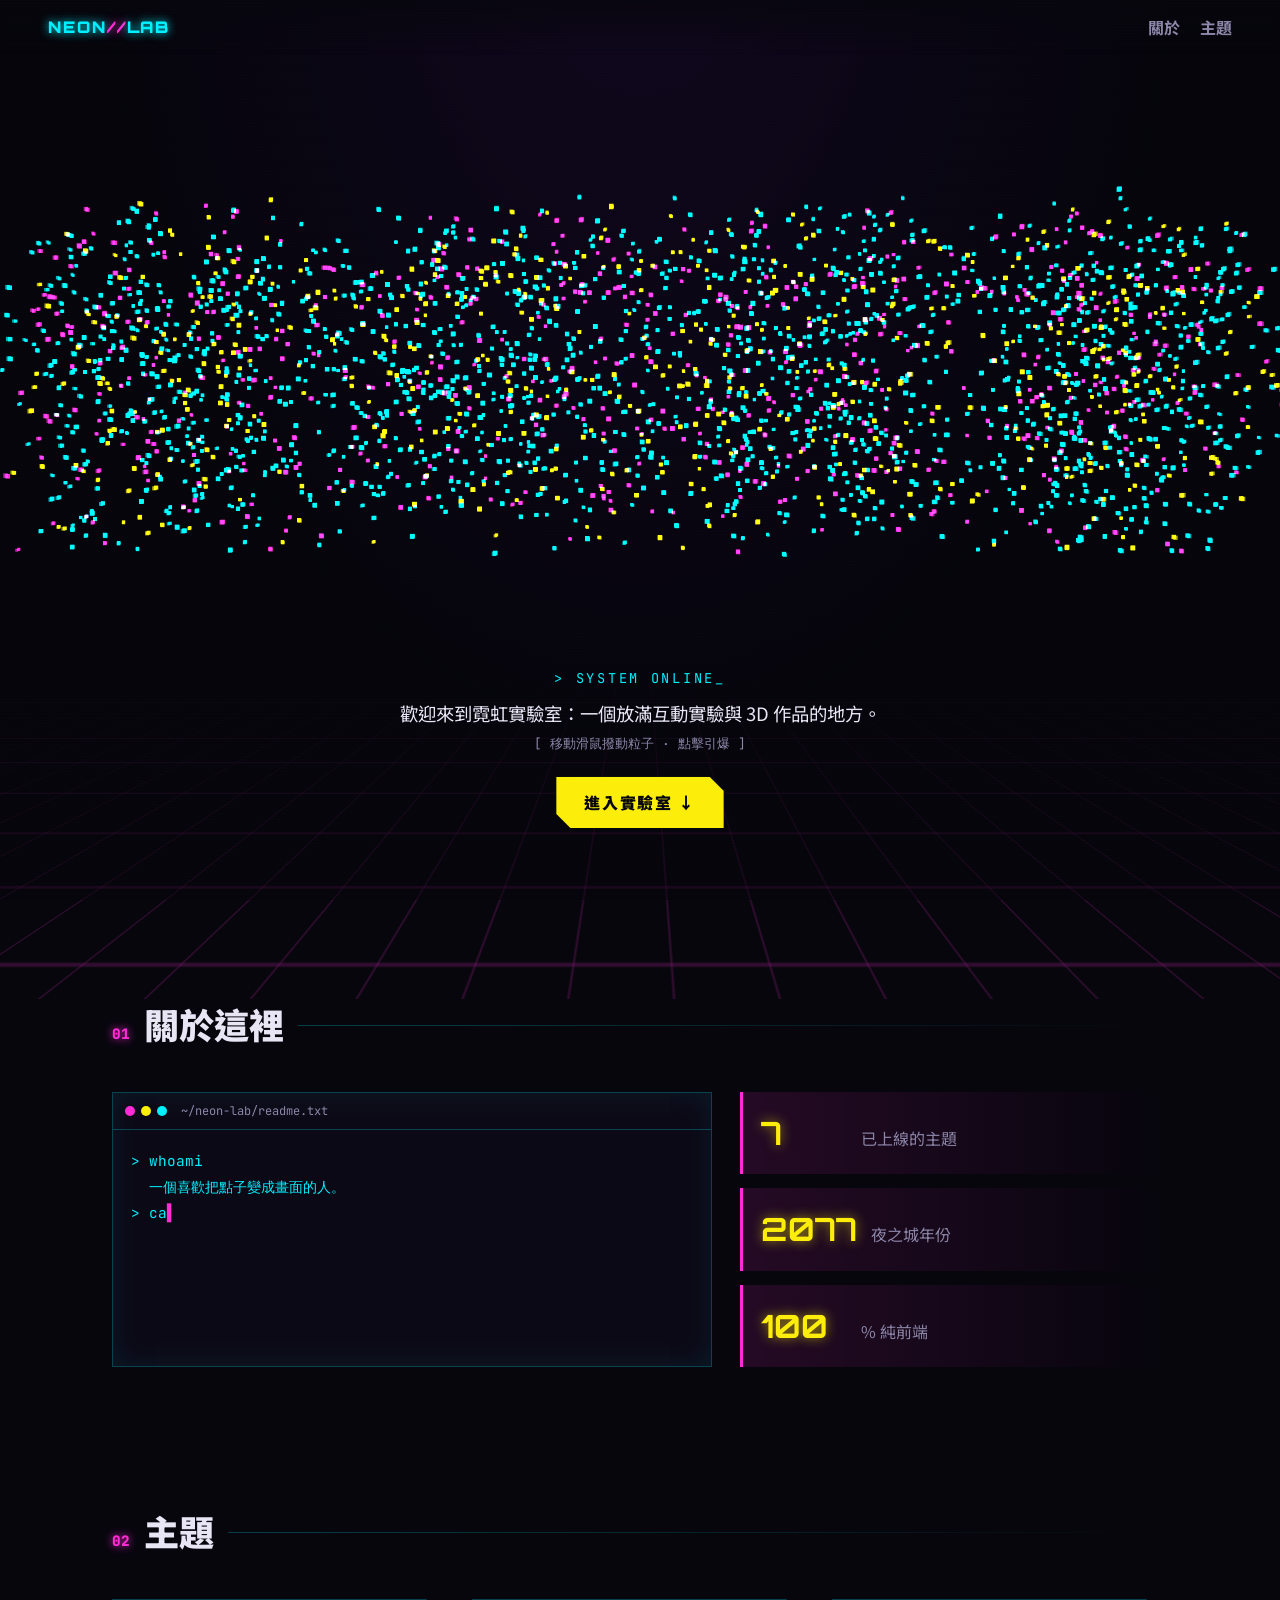
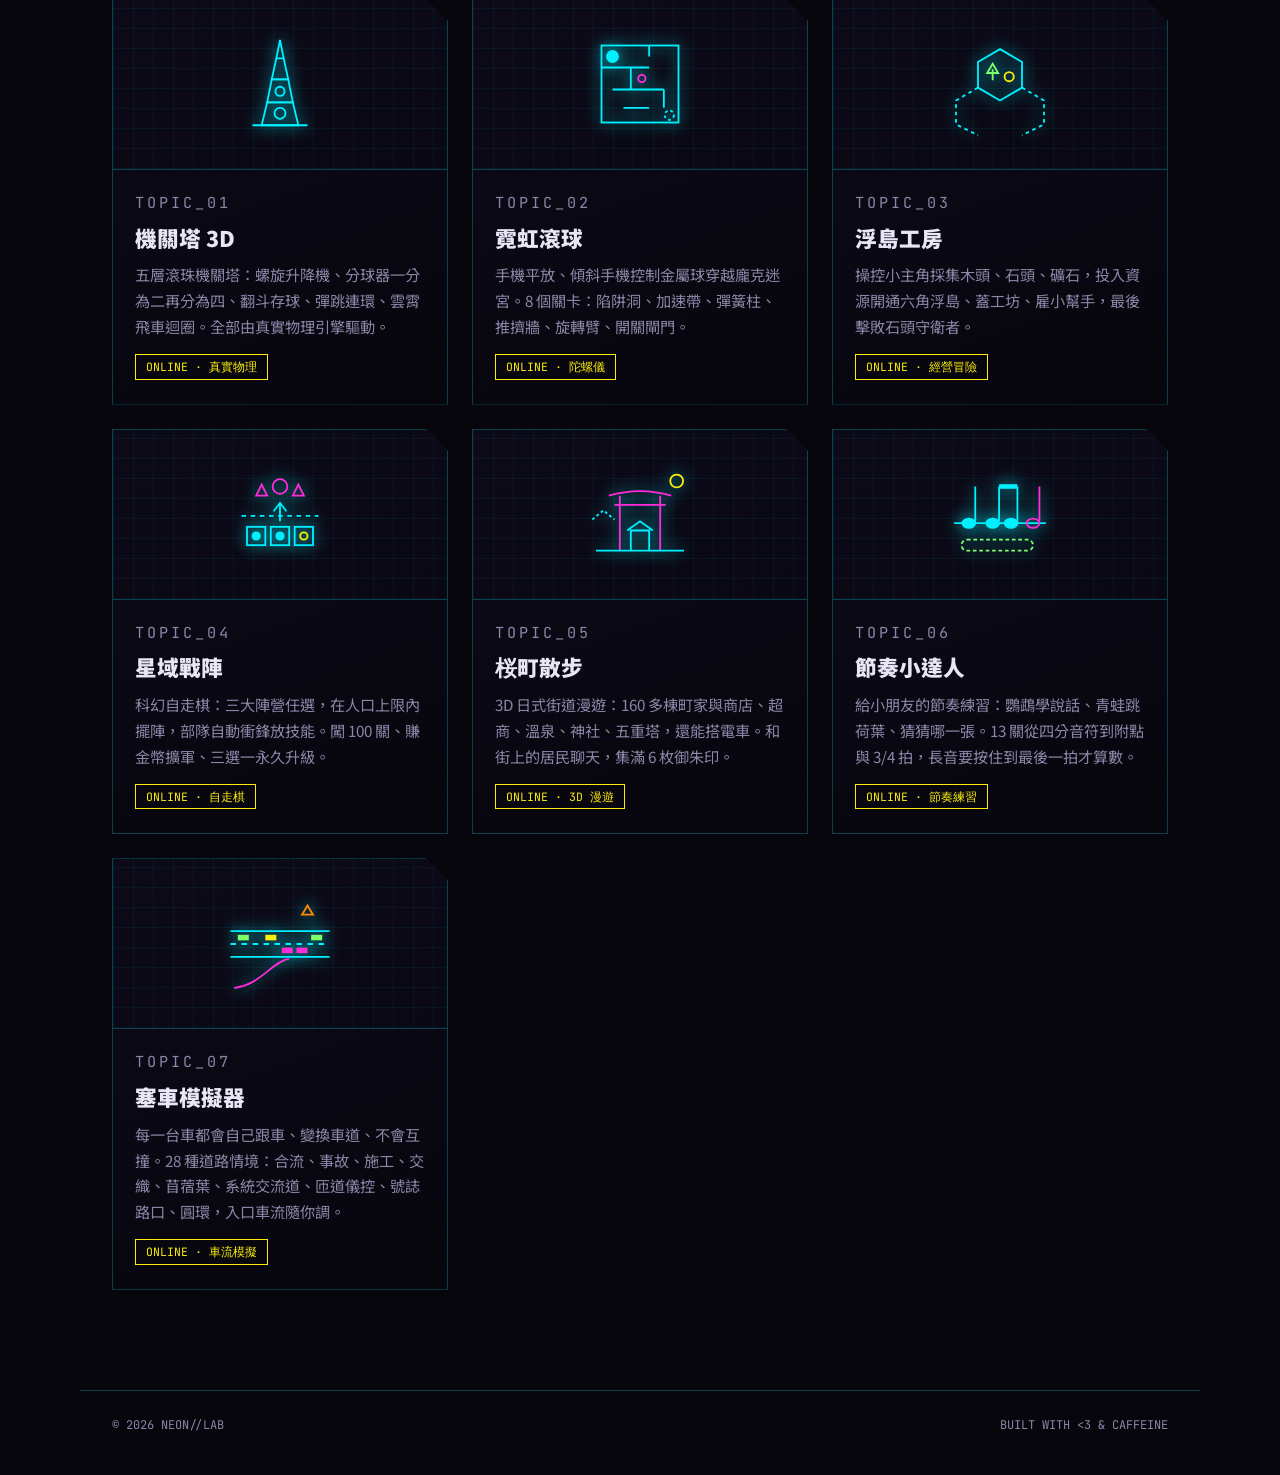
==== index.html @ f9a37288 "新增塞車模擬器：28 種道路情境的微觀車流模擬 每台車用 IDM 跟車、MOBIL 變換車道，含匯流讓路、號誌、圓環、 事故與施工封閉、匝道儀控等，可調整每個入口的車流並看統計結果。  Co-Auth" ====
<!DOCTYPE html>
<html lang="zh-Hant">
<head>
  <meta charset="utf-8">
  <meta name="viewport" content="width=device-width, initial-scale=1">
  <title>覺得厲害 // NEON LAB</title>
  <meta name="description" content="賽博龐克風格的互動實驗室：粒子、3D 與各種酷炫的小作品。">
  <link rel="preconnect" href="https://fonts.googleapis.com">
  <link rel="preconnect" href="https://fonts.gstatic.com" crossorigin>
  <link href="https://fonts.googleapis.com/css2?family=Orbitron:wght@500;700;900&family=Noto+Sans+TC:wght@400;700;900&family=JetBrains+Mono:wght@400;600&display=swap" rel="stylesheet">
  <link rel="stylesheet" href="assets/style.css">
</head>
<body>
  <div class="scanlines" aria-hidden="true"></div>
  <div class="grid-floor" aria-hidden="true"></div>

  <header class="topbar">
    <a class="logo" href="#top">NEON<span>//</span>LAB</a>
    <nav>
      <a href="#about">關於</a>
      <a href="#topics">主題</a>
    </nav>
  </header>

  <!-- HERO：粒子文字 -->
  <section class="hero" id="top">
    <canvas id="particles" aria-label="由粒子組成的「覺得厲害」字樣，滑鼠移動可推開粒子，點擊會爆開"></canvas>
    <div class="hero-ui">
      <p class="tag mono">&gt; SYSTEM ONLINE<span class="cursor">_</span></p>
      <h1 class="glitch" data-text="覺得厲害">覺得厲害</h1>
      <p class="sub">歡迎來到霓虹實驗室：一個放滿互動實驗與 3D 作品的地方。</p>
      <p class="hint mono">[ 移動滑鼠撥動粒子 · 點擊引爆 ]</p>
      <a class="btn" href="#topics">進入實驗室 ↓</a>
    </div>
  </section>

  <!-- 關於 -->
  <section class="section" id="about">
    <h2 class="section-title"><span class="mono">01</span> 關於這裡</h2>
    <div class="about">
      <div class="terminal">
        <div class="term-bar"><i></i><i></i><i></i><span class="mono">~/neon-lab/readme.txt</span></div>
        <pre class="mono" id="typer"></pre>
      </div>
      <ul class="stats">
        <li><b class="count" data-to="7">0</b><span>已上線的主題</span></li>
        <li><b class="count" data-to="2077">0</b><span>夜之城年份</span></li>
        <li><b class="count" data-to="100">0</b><span>% 純前端</span></li>
      </ul>
    </div>
  </section>

  <!-- 主題卡片 -->
  <section class="section" id="topics">
    <h2 class="section-title"><span class="mono">02</span> 主題</h2>
    <div class="cards">
      <a class="card" href="tower/" data-status="building">
        <div class="card-glow"></div>
        <div class="card-visual">
          <svg viewBox="0 0 120 120" aria-hidden="true">
            <g fill="none" stroke="currentColor" stroke-width="2">
              <path d="M40 105 L80 105 L74 80 L46 80 Z"/>
              <path d="M46 80 L74 80 L69 55 L51 55 Z"/>
              <path d="M51 55 L69 55 L64 32 L56 32 Z"/>
              <path d="M56 32 L60 12 L64 32"/>
              <circle cx="60" cy="68" r="5"/>
              <circle cx="60" cy="92" r="6"/>
              <path d="M30 105 H90"/>
            </g>
          </svg>
        </div>
        <div class="card-body">
          <p class="card-no mono">TOPIC_01</p>
          <h3>機關塔 3D</h3>
          <p>五層滾珠機關塔：螺旋升降機、分球器一分為二再分為四、翻斗存球、彈跳連環、雲霄飛車迴圈。全部由真實物理引擎驅動。</p>
          <span class="badge mono">ONLINE · 真實物理</span>
        </div>
      </a>

      <a class="card" href="maze/">
        <div class="card-glow"></div>
        <div class="card-visual">
          <svg viewBox="0 0 120 120" aria-hidden="true">
            <g fill="none" stroke="currentColor" stroke-width="2">
              <rect x="18" y="18" width="84" height="84"/>
              <path d="M18 42 H70 M50 42 V66 M30 66 H86 M86 66 V86 M42 86 H70 M70 18 V30"/>
              <circle cx="30" cy="30" r="6" fill="currentColor"/>
              <circle cx="92" cy="94" r="5" stroke-dasharray="3 3"/>
              <circle cx="62" cy="54" r="4" stroke="#ff2bd6"/>
            </g>
          </svg>
        </div>
        <div class="card-body">
          <p class="card-no mono">TOPIC_02</p>
          <h3>霓虹滾球</h3>
          <p>手機平放、傾斜手機控制金屬球穿越龐克迷宮。8 個關卡：陷阱洞、加速帶、彈簧柱、推擠牆、旋轉臂、開關閘門。</p>
          <span class="badge mono">ONLINE · 陀螺儀</span>
        </div>
      </a>

      <a class="card" href="island/">
        <div class="card-glow"></div>
        <div class="card-visual">
          <svg viewBox="0 0 120 120" aria-hidden="true">
            <g fill="none" stroke="currentColor" stroke-width="2">
              <path d="M60 22 L84 36 L84 64 L60 78 L36 64 L36 36 Z"/>
              <path d="M84 64 L108 78 L108 104 L84 116 M36 64 L12 78 L12 104 L36 116" stroke-dasharray="4 4"/>
              <path d="M52 56 L52 44 M46 48 L52 38 L58 48 Z" stroke="#7cff6b"/>
              <circle cx="70" cy="52" r="5" stroke="#fcee0a"/>
            </g>
          </svg>
        </div>
        <div class="card-body">
          <p class="card-no mono">TOPIC_03</p>
          <h3>浮島工房</h3>
          <p>操控小主角採集木頭、石頭、礦石，投入資源開通六角浮島、蓋工坊、雇小幫手，最後擊敗石頭守衛者。</p>
          <span class="badge mono">ONLINE · 經營冒險</span>
        </div>
      </a>
      <a class="card" href="arena/">
        <div class="card-glow"></div>
        <div class="card-visual">
          <svg viewBox="0 0 120 120" aria-hidden="true">
            <g fill="none" stroke="currentColor" stroke-width="2">
              <path d="M18 62 H102" stroke-dasharray="5 5"/>
              <rect x="24" y="74" width="20" height="20"/><rect x="50" y="74" width="20" height="20"/><rect x="76" y="74" width="20" height="20"/>
              <path d="M60 68 L60 50 M53 57 L60 48 L67 57"/>
              <path d="M34 40 L40 28 L46 40 Z M74 40 L80 28 L86 40 Z" stroke="#ff2bd6"/>
              <circle cx="60" cy="30" r="8" stroke="#ff2bd6"/>
              <circle cx="34" cy="84" r="4" fill="currentColor"/><circle cx="60" cy="84" r="4" fill="currentColor"/><circle cx="86" cy="84" r="4" stroke="#fcee0a"/>
            </g>
          </svg>
        </div>
        <div class="card-body">
          <p class="card-no mono">TOPIC_04</p>
          <h3>星域戰陣</h3>
          <p>科幻自走棋：三大陣營任選，在人口上限內擺陣，部隊自動衝鋒放技能。闖 100 關、賺金幣擴軍、三選一永久升級。</p>
          <span class="badge mono">ONLINE · 自走棋</span>
        </div>
      </a>
      <a class="card" href="town/">
        <div class="card-glow"></div>
        <div class="card-visual">
          <svg viewBox="0 0 120 120" aria-hidden="true">
            <g fill="none" stroke="currentColor" stroke-width="2">
              <path d="M26 40 Q60 30 94 40" stroke="#ff2bd6"/>
              <path d="M32 50 H88 M38 40 V100 M82 40 V100" stroke="#ff2bd6"/>
              <path d="M12 100 H108"/>
              <path d="M50 100 V78 H70 V100 M46 78 L60 68 L74 78"/>
              <circle cx="100" cy="24" r="7" stroke="#fcee0a"/>
              <path d="M8 66 L20 56 L32 66" stroke-dasharray="3 3"/>
            </g>
          </svg>
        </div>
        <div class="card-body">
          <p class="card-no mono">TOPIC_05</p>
          <h3>桜町散步</h3>
          <p>3D 日式街道漫遊：160 多棟町家與商店、超商、溫泉、神社、五重塔，還能搭電車。和街上的居民聊天，集滿 6 枚御朱印。</p>
          <span class="badge mono">ONLINE · 3D 漫遊</span>
        </div>
      </a>
      <a class="card" href="rhythm/">
        <div class="card-glow"></div>
        <div class="card-visual">
          <svg viewBox="0 0 120 120" aria-hidden="true">
            <g fill="none" stroke="currentColor" stroke-width="2">
              <path d="M10 70 H110"/>
              <ellipse cx="26" cy="70" rx="7" ry="5" fill="currentColor"/><path d="M33 68 V30"/>
              <ellipse cx="52" cy="70" rx="7" ry="5" fill="currentColor"/><path d="M59 68 V30"/>
              <ellipse cx="72" cy="70" rx="7" ry="5" fill="currentColor"/><path d="M79 68 V30"/>
              <path d="M59 30 H79" stroke-width="5"/>
              <ellipse cx="96" cy="70" rx="7" ry="5" stroke="#ff2bd6"/><path d="M103 68 V30" stroke="#ff2bd6"/>
              <rect x="18" y="88" width="78" height="12" rx="6" stroke="#7cff6b" stroke-dasharray="4 3"/>
            </g>
          </svg>
        </div>
        <div class="card-body">
          <p class="card-no mono">TOPIC_06</p>
          <h3>節奏小達人</h3>
          <p>給小朋友的節奏練習：鸚鵡學說話、青蛙跳荷葉、猜猜哪一張。13 關從四分音符到附點與 3/4 拍，長音要按住到最後一拍才算數。</p>
          <span class="badge mono">ONLINE · 節奏練習</span>
        </div>
      </a>
      <a class="card" href="traffic/">
        <div class="card-glow"></div>
        <div class="card-visual">
          <svg viewBox="0 0 120 120" aria-hidden="true">
            <g fill="none" stroke="currentColor" stroke-width="2">
              <path d="M6 46 H114 M6 74 H114"/>
              <path d="M6 60 H114" stroke-dasharray="6 6"/>
              <path d="M10 108 C40 104 50 80 70 76" stroke="#ff2bd6"/>
              <rect x="14" y="50" width="12" height="6" fill="#7cff6b" stroke="none"/>
              <rect x="44" y="50" width="12" height="6" fill="#fcee0a" stroke="none"/>
              <rect x="62" y="64" width="12" height="6" fill="#ff2bd6" stroke="none"/>
              <rect x="78" y="64" width="12" height="6" fill="#ff2bd6" stroke="none"/>
              <rect x="94" y="50" width="12" height="6" fill="#7cff6b" stroke="none"/>
              <path d="M84 28 l6 -10 l6 10 z" stroke="#ff8a00"/>
            </g>
          </svg>
        </div>
        <div class="card-body">
          <p class="card-no mono">TOPIC_07</p>
          <h3>塞車模擬器</h3>
          <p>每一台車都會自己跟車、變換車道、不會互撞。28 種道路情境：合流、事故、施工、交織、苜蓿葉、系統交流道、匝道儀控、號誌路口、圓環，入口車流隨你調。</p>
          <span class="badge mono">ONLINE · 車流模擬</span>
        </div>
      </a>
    </div>
    </div>
  </section>

  <footer class="footer mono">
    <span>© 2026 NEON//LAB</span>
    <span>BUILT WITH &lt;3 &amp; CAFFEINE</span>
  </footer>

  <script src="assets/main.js"></script>
</body>
</html>
---- assets/style.css ----
:root {
  --bg: #07060d;
  --bg-2: #0e0b1a;
  --cyan: #00f0ff;
  --pink: #ff2bd6;
  --yellow: #fcee0a;
  --text: #e8e6f5;
  --muted: #8b86a8;
  --line: rgba(0, 240, 255, .25);
  --font: "Noto Sans TC", system-ui, sans-serif;
  --display: "Orbitron", "Noto Sans TC", sans-serif;
  --mono: "JetBrains Mono", ui-monospace, monospace;
}

* { box-sizing: border-box; margin: 0; padding: 0; }
html { scroll-behavior: smooth; }
body {
  background: radial-gradient(ellipse at 50% -10%, #1d0b33 0%, var(--bg) 60%) fixed, var(--bg);
  color: var(--text);
  font-family: var(--font);
  line-height: 1.7;
  overflow-x: hidden;
}
a { color: inherit; text-decoration: none; }
.mono { font-family: var(--mono); }

/* 掃描線 + 地板網格 */
.scanlines {
  position: fixed; inset: 0; pointer-events: none; z-index: 50;
  background: repeating-linear-gradient(to bottom, rgba(255,255,255,.03) 0 1px, transparent 1px 3px);
  mix-blend-mode: overlay;
}
.grid-floor {
  position: fixed; left: -50%; right: -50%; bottom: -10vh; height: 55vh; z-index: -1;
  background:
    linear-gradient(transparent 0 95%, rgba(255,43,214,.35) 95%) 0 0 / 100% 48px,
    linear-gradient(90deg, transparent 0 97%, rgba(255,43,214,.35) 97%) 0 0 / 48px 100%;
  transform: perspective(400px) rotateX(62deg);
  mask-image: linear-gradient(to top, #000 10%, transparent 90%);
  animation: floor 2.4s linear infinite;
  opacity: .5;
}
@keyframes floor { to { background-position: 0 48px, 0 0; } }

/* 頂部導覽 */
.topbar {
  position: fixed; top: 0; left: 0; right: 0; z-index: 40;
  display: flex; justify-content: space-between; align-items: center;
  padding: 14px clamp(16px, 4vw, 48px);
  background: linear-gradient(to bottom, rgba(7,6,13,.85), transparent);
  backdrop-filter: blur(4px);
}
.logo { font-family: var(--display); font-weight: 900; letter-spacing: .12em; color: var(--cyan); text-shadow: 0 0 10px var(--cyan); }
.logo span { color: var(--pink); text-shadow: 0 0 10px var(--pink); }
.topbar nav { display: flex; gap: 20px; }
.topbar nav a { font-weight: 700; color: var(--muted); transition: color .2s, text-shadow .2s; }
.topbar nav a:hover { color: var(--yellow); text-shadow: 0 0 8px var(--yellow); }

/* HERO */
.hero { position: relative; height: 100vh; min-height: 560px; display: grid; place-items: center; overflow: hidden; }
#particles { position: absolute; inset: 0; width: 100%; height: 100%; cursor: crosshair; }
.hero-ui {
  position: absolute; left: 0; right: 0; bottom: 8vh; padding: 0 16px;
  text-align: center; pointer-events: none;
}
.hero-ui .btn { pointer-events: auto; }
.tag { color: var(--cyan); font-size: .85rem; letter-spacing: .2em; }
.cursor { animation: blink 1s steps(1) infinite; }
@keyframes blink { 50% { opacity: 0; } }

/* 視覺上隱藏但保留給 SEO / 讀屏的標題（粒子已畫出字） */
.hero-ui .glitch { position: absolute; width: 1px; height: 1px; overflow: hidden; clip: rect(0 0 0 0); }

.sub { margin-top: 8px; color: var(--text); font-size: clamp(.95rem, 2.4vw, 1.15rem); }
.hint { margin-top: 4px; color: var(--muted); font-size: .8rem; }
.btn {
  display: inline-block; margin-top: 22px; padding: 12px 28px;
  font-weight: 900; letter-spacing: .1em; color: var(--bg); background: var(--yellow);
  clip-path: polygon(0 0, calc(100% - 14px) 0, 100% 14px, 100% 100%, 14px 100%, 0 calc(100% - 14px));
  transition: transform .15s, box-shadow .15s, background .15s;
  box-shadow: 0 0 24px rgba(252,238,10,.4);
}
.btn:hover { background: var(--cyan); transform: translateY(-2px); }

/* 區塊 */
.section { max-width: 1120px; margin: 0 auto; padding: 96px clamp(16px, 4vw, 32px) 40px; }
.section-title {
  font-family: var(--display); font-size: clamp(1.5rem, 4vw, 2.2rem); font-weight: 900;
  margin-bottom: 36px; display: flex; align-items: baseline; gap: 14px;
}
.section-title .mono { color: var(--pink); font-size: .9rem; text-shadow: 0 0 8px var(--pink); }
.section-title::after { content: ""; flex: 1; height: 1px; background: linear-gradient(90deg, var(--line), transparent); align-self: center; }

/* 關於 */
.about { display: grid; grid-template-columns: 1.4fr 1fr; gap: 28px; }
.terminal { border: 1px solid var(--line); background: rgba(14,11,26,.8); box-shadow: 0 0 30px rgba(0,240,255,.08) inset; }
.term-bar { display: flex; align-items: center; gap: 6px; padding: 8px 12px; border-bottom: 1px solid var(--line); font-size: .75rem; color: var(--muted); }
.term-bar i { width: 10px; height: 10px; border-radius: 50%; background: var(--pink); }
.term-bar i:nth-child(2) { background: var(--yellow); }
.term-bar i:nth-child(3) { background: var(--cyan); margin-right: 8px; }
#typer { padding: 18px; min-height: 220px; white-space: pre-wrap; color: var(--cyan); font-size: .9rem; line-height: 1.8; }
#typer::after { content: "▌"; animation: blink 1s steps(1) infinite; color: var(--pink); }
.stats { list-style: none; display: grid; gap: 14px; }
.stats li {
  border-left: 3px solid var(--pink); padding: 14px 18px; background: linear-gradient(90deg, rgba(255,43,214,.12), transparent);
  display: flex; align-items: baseline; gap: 14px;
}
.stats b { font-family: var(--display); font-size: 2rem; color: var(--yellow); text-shadow: 0 0 12px rgba(252,238,10,.6); min-width: 3.2ch; }
.stats span { color: var(--muted); }

/* 卡片 */
.cards { display: grid; grid-template-columns: repeat(auto-fill, minmax(280px, 1fr)); gap: 24px; }
.card {
  position: relative; display: flex; flex-direction: column; overflow: hidden;
  border: 1px solid var(--line); background: linear-gradient(160deg, rgba(14,11,26,.95), rgba(7,6,13,.95));
  clip-path: polygon(0 0, calc(100% - 22px) 0, 100% 22px, 100% 100%, 0 100%);
  transition: transform .25s, border-color .25s, box-shadow .25s;
  transform-style: preserve-3d;
}
.card:not(.locked):hover { border-color: var(--cyan); box-shadow: 0 0 40px rgba(0,240,255,.2); }
.card-glow {
  position: absolute; inset: 0; pointer-events: none; opacity: 0; transition: opacity .25s;
  background: radial-gradient(300px circle at var(--mx, 50%) var(--my, 50%), rgba(0,240,255,.18), transparent 60%);
}
.card:hover .card-glow { opacity: 1; }
.card-visual { height: 170px; display: grid; place-items: center; color: var(--cyan); border-bottom: 1px solid var(--line);
  background: repeating-linear-gradient(90deg, rgba(0,240,255,.05) 0 1px, transparent 1px 20px), repeating-linear-gradient(0deg, rgba(0,240,255,.05) 0 1px, transparent 1px 20px); }
.card-visual svg { width: 110px; filter: drop-shadow(0 0 8px var(--cyan)); animation: hover-float 4s ease-in-out infinite; }
@keyframes hover-float { 50% { transform: translateY(-8px); } }
.card-body { padding: 20px 22px 24px; position: relative; }
.card-no { color: var(--pink); font-size: .75rem; letter-spacing: .2em; }
.card h3 { font-size: 1.35rem; font-weight: 900; margin: 4px 0 6px; }
.card p { color: var(--muted); font-size: .95rem; }
.badge { display: inline-block; margin-top: 14px; padding: 2px 10px; font-size: .72rem; border: 1px solid var(--yellow); color: var(--yellow); }
.card.locked { opacity: .45; border-style: dashed; }
.card.locked .badge { border-color: var(--muted); color: var(--muted); }

.footer { display: flex; justify-content: space-between; flex-wrap: wrap; gap: 8px; max-width: 1120px; margin: 60px auto 0; padding: 24px clamp(16px, 4vw, 32px) 40px; color: var(--muted); font-size: .75rem; border-top: 1px solid var(--line); }

@media (max-width: 760px) {
  .about { grid-template-columns: 1fr; }
  .topbar nav { gap: 14px; }
}
@media (prefers-reduced-motion: reduce) {
  .grid-floor, .card-visual svg { animation: none; }
}
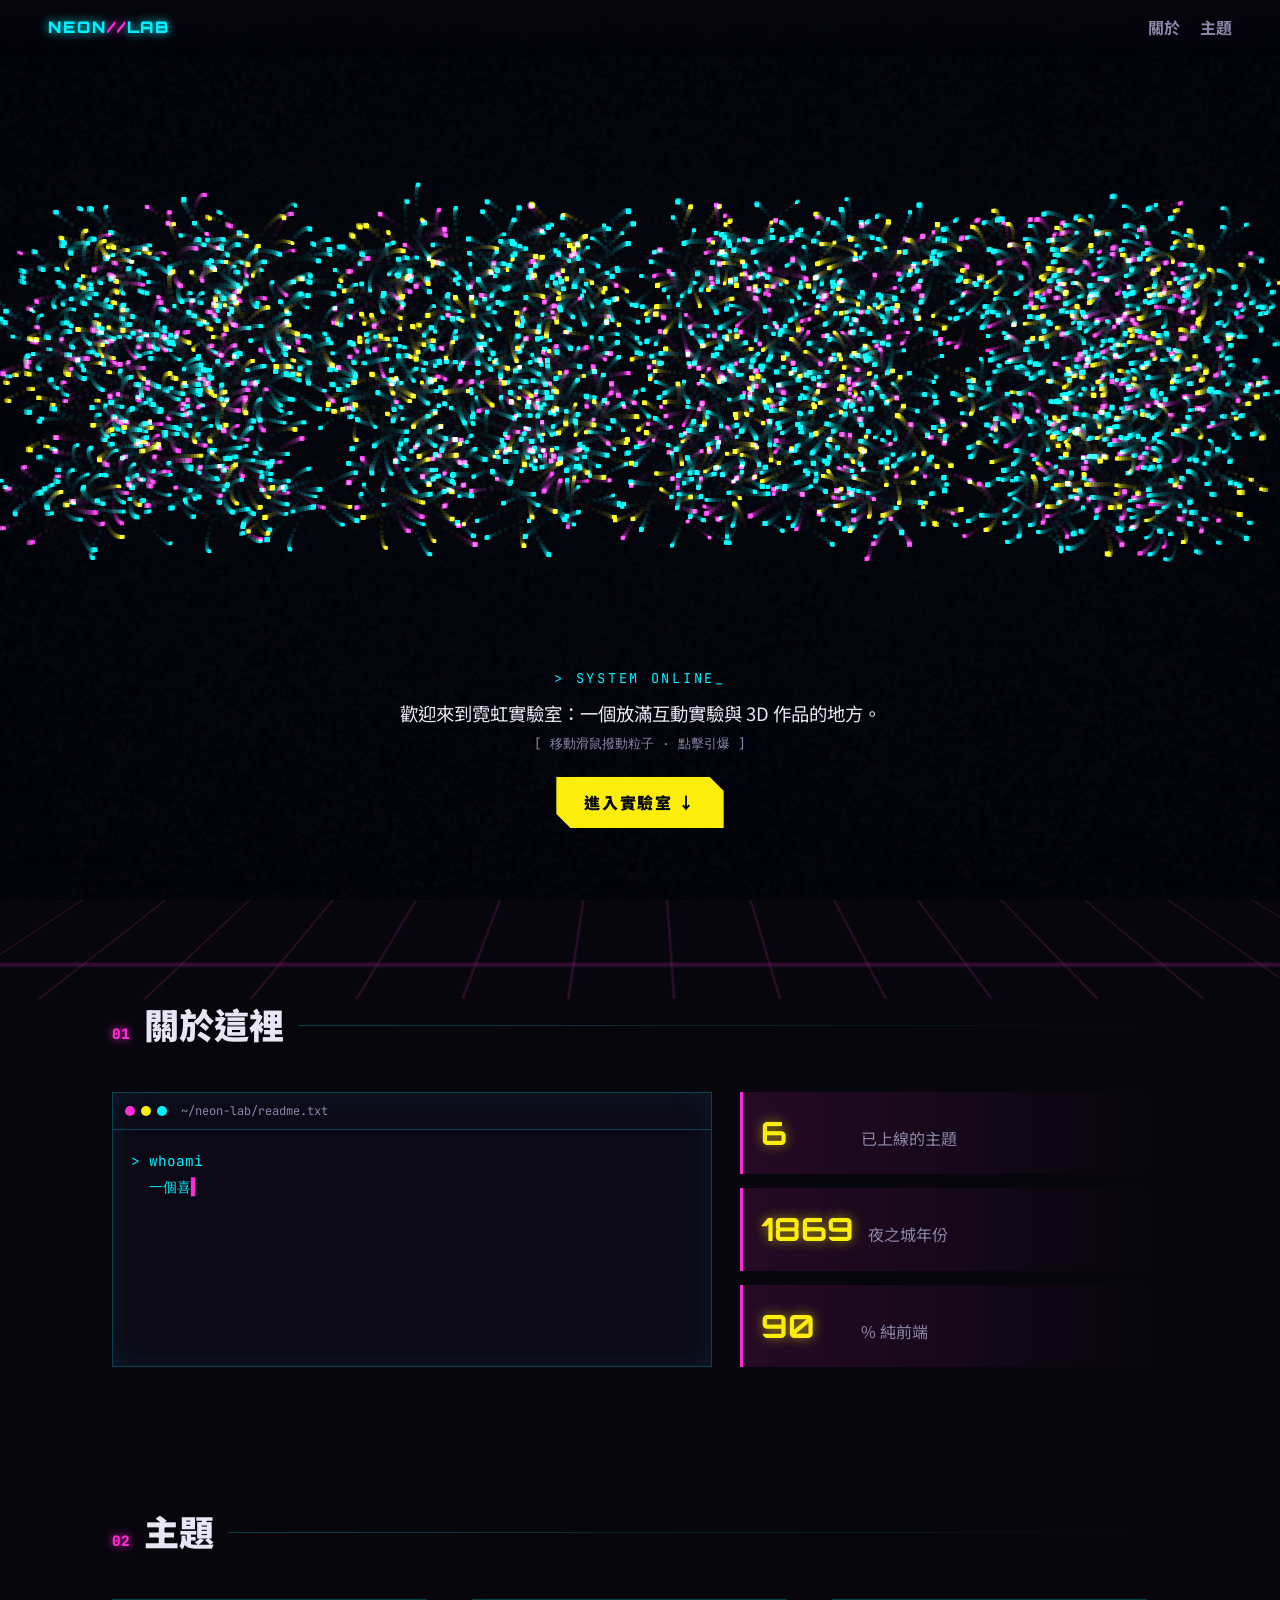
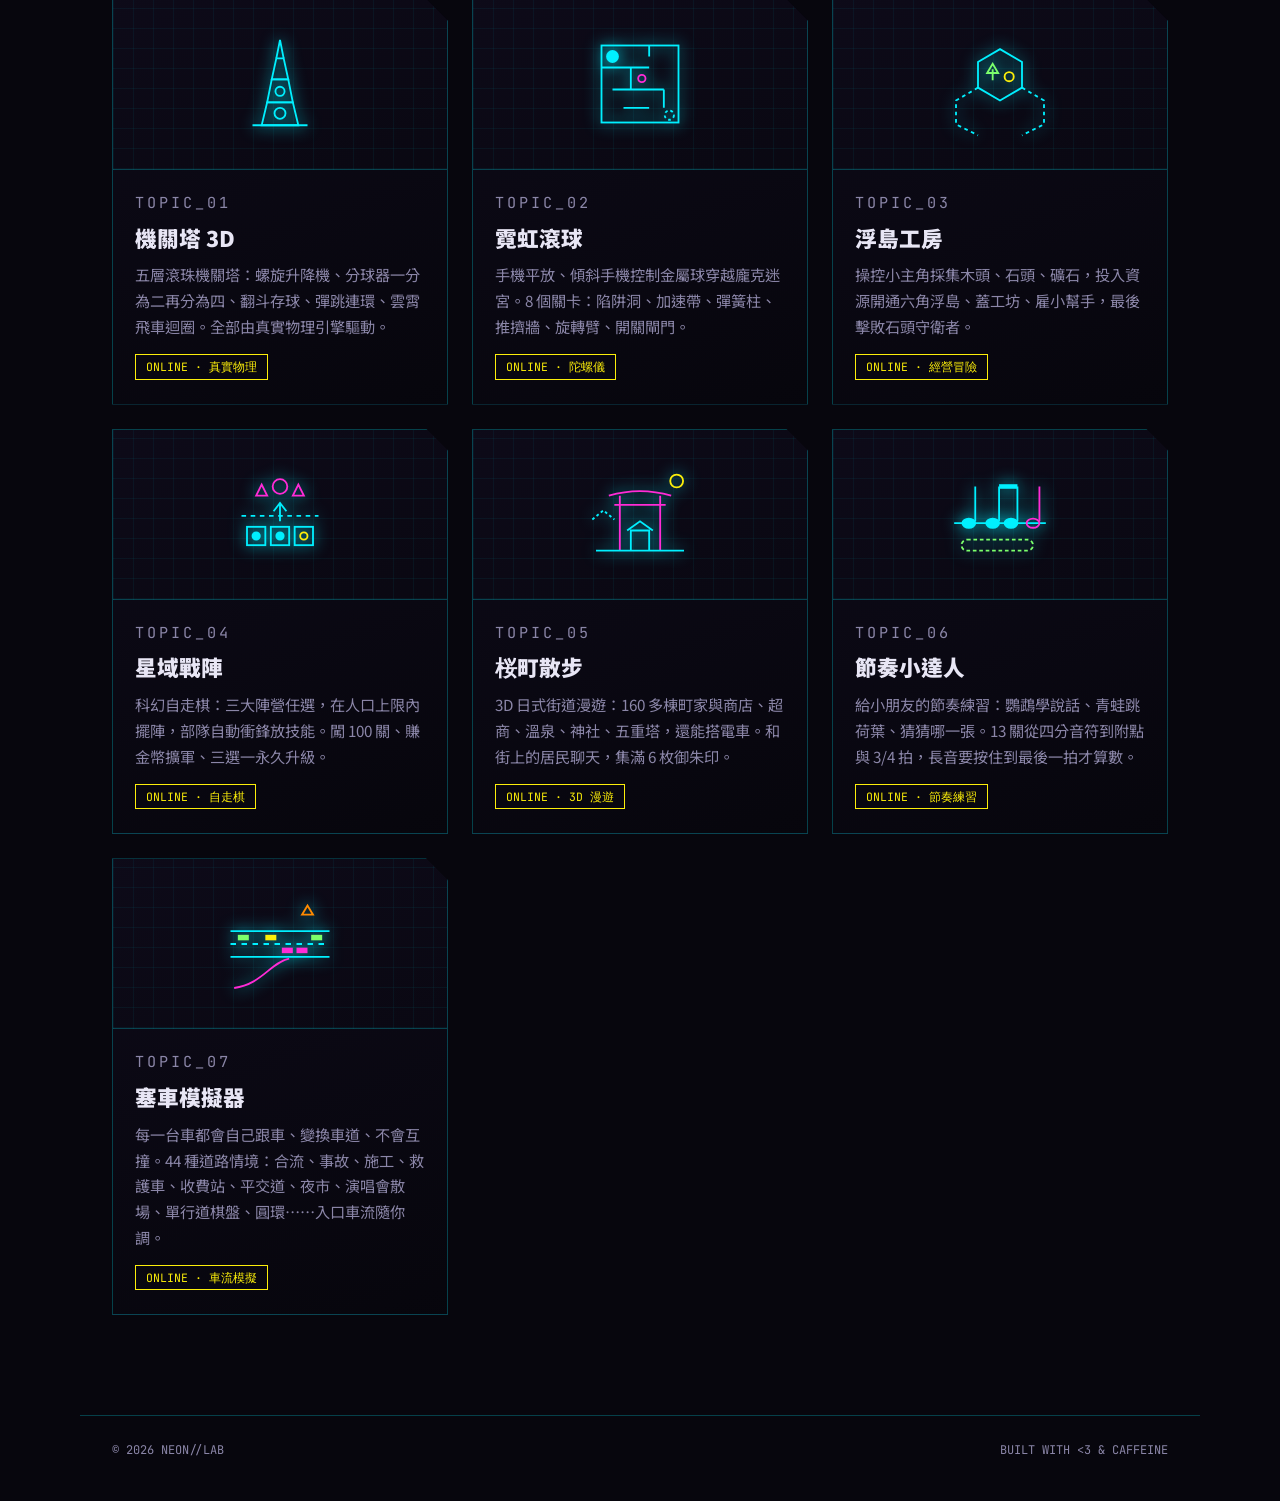
==== commit 93df9a0d: "塞車模擬器：新增 16 種路上狀況（共 44 種） 救護車、掉落物、夕陽強光、長下坡、連環追撞、測速照相、環狀道路、 收費站 vs ETC、左側入口匝道、連續出口、學校接送、夜市、鐵路平交道、 演唱會" ====
--- a/index.html
+++ b/index.html
@@ -201,7 +201,7 @@
         <div class="card-body">
           <p class="card-no mono">TOPIC_07</p>
           <h3>塞車模擬器</h3>
-          <p>每一台車都會自己跟車、變換車道、不會互撞。28 種道路情境：合流、事故、施工、交織、苜蓿葉、系統交流道、匝道儀控、號誌路口、圓環，入口車流隨你調。</p>
+          <p>每一台車都會自己跟車、變換車道、不會互撞。44 種道路情境：合流、事故、施工、救護車、收費站、平交道、夜市、演唱會散場、單行道棋盤、圓環……入口車流隨你調。</p>
           <span class="badge mono">ONLINE · 車流模擬</span>
         </div>
       </a>
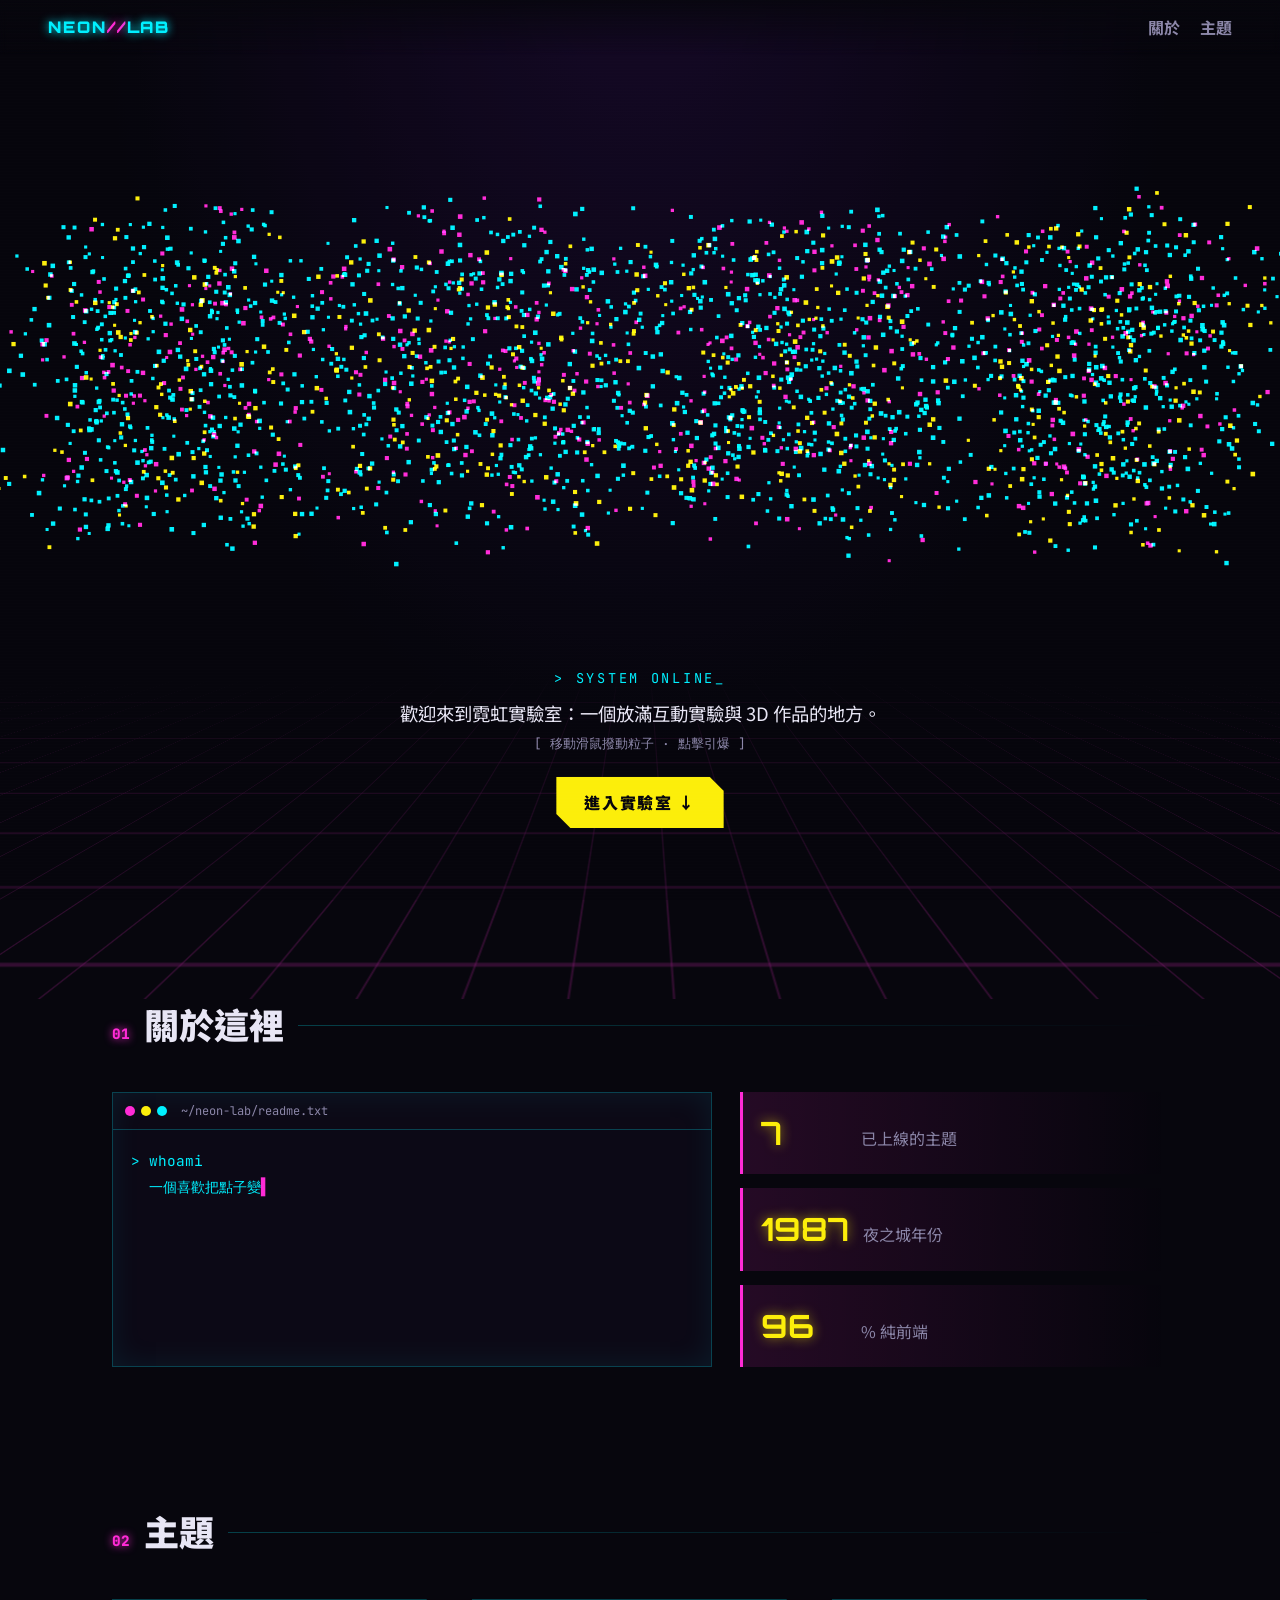
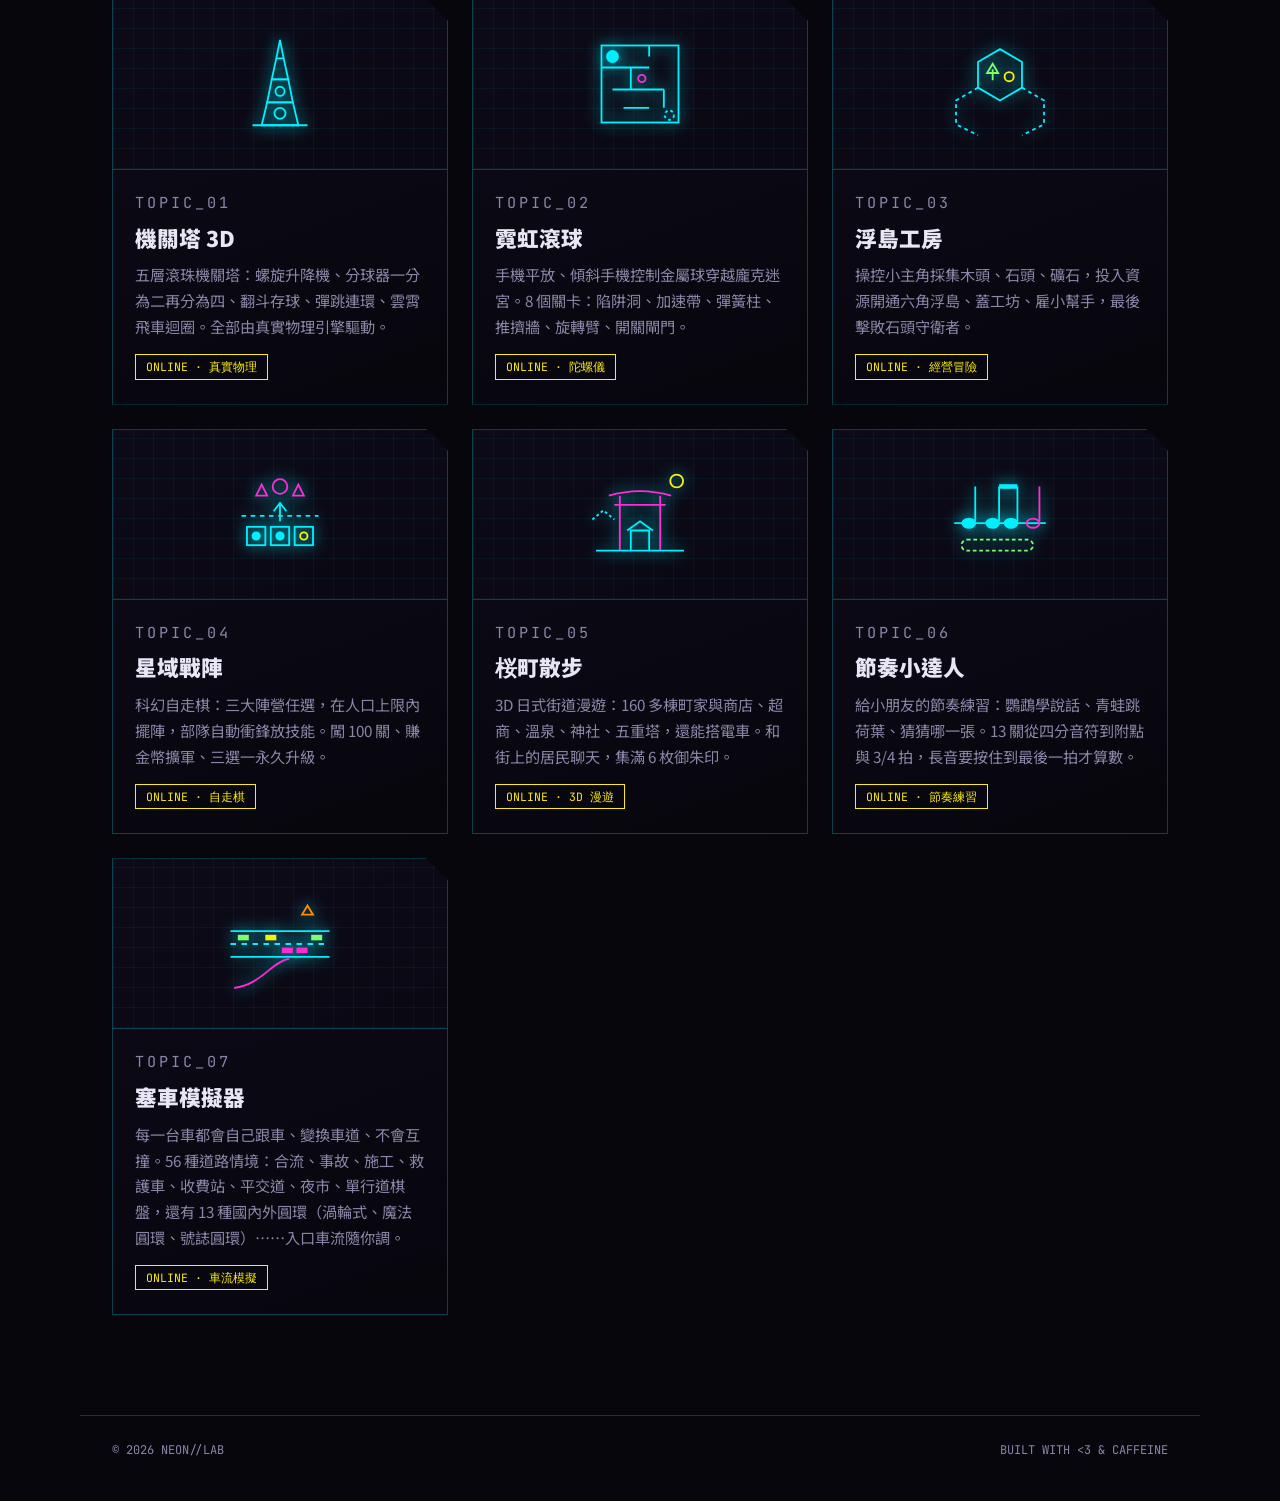
==== commit eee2d546: "塞車模擬器：新增 12 種圓環（共 56 種情境） 五叉、迷你、雙車道、渦輪式、狗骨頭交流道、魔法圓環、右轉快速道、 號誌化大圓環、入口號誌、穿越式、圓環 vs 紅綠燈、讓路規則比較。 引擎新增依目的" ====
--- a/index.html
+++ b/index.html
@@ -201,7 +201,7 @@
         <div class="card-body">
           <p class="card-no mono">TOPIC_07</p>
           <h3>塞車模擬器</h3>
-          <p>每一台車都會自己跟車、變換車道、不會互撞。44 種道路情境：合流、事故、施工、救護車、收費站、平交道、夜市、演唱會散場、單行道棋盤、圓環……入口車流隨你調。</p>
+          <p>每一台車都會自己跟車、變換車道、不會互撞。56 種道路情境：合流、事故、施工、救護車、收費站、平交道、夜市、單行道棋盤，還有 13 種國內外圓環（渦輪式、魔法圓環、號誌圓環）……入口車流隨你調。</p>
           <span class="badge mono">ONLINE · 車流模擬</span>
         </div>
       </a>
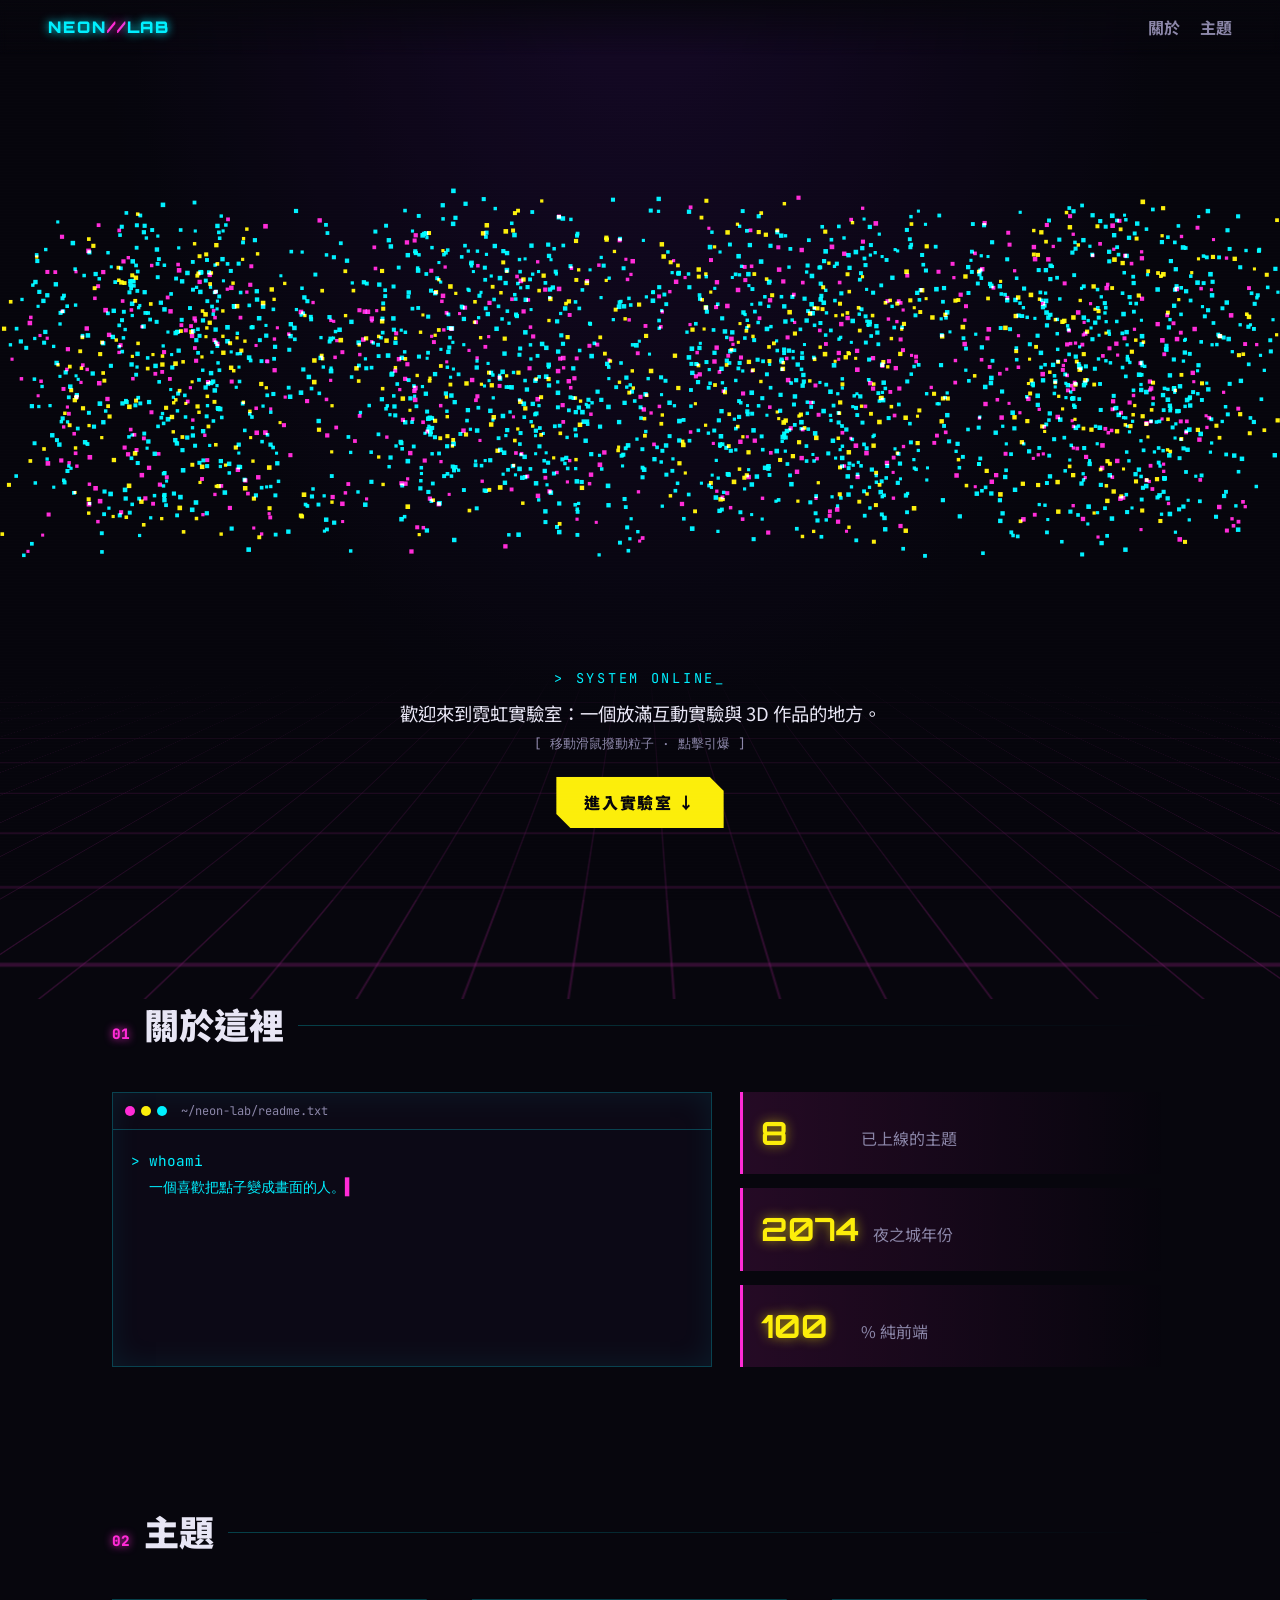
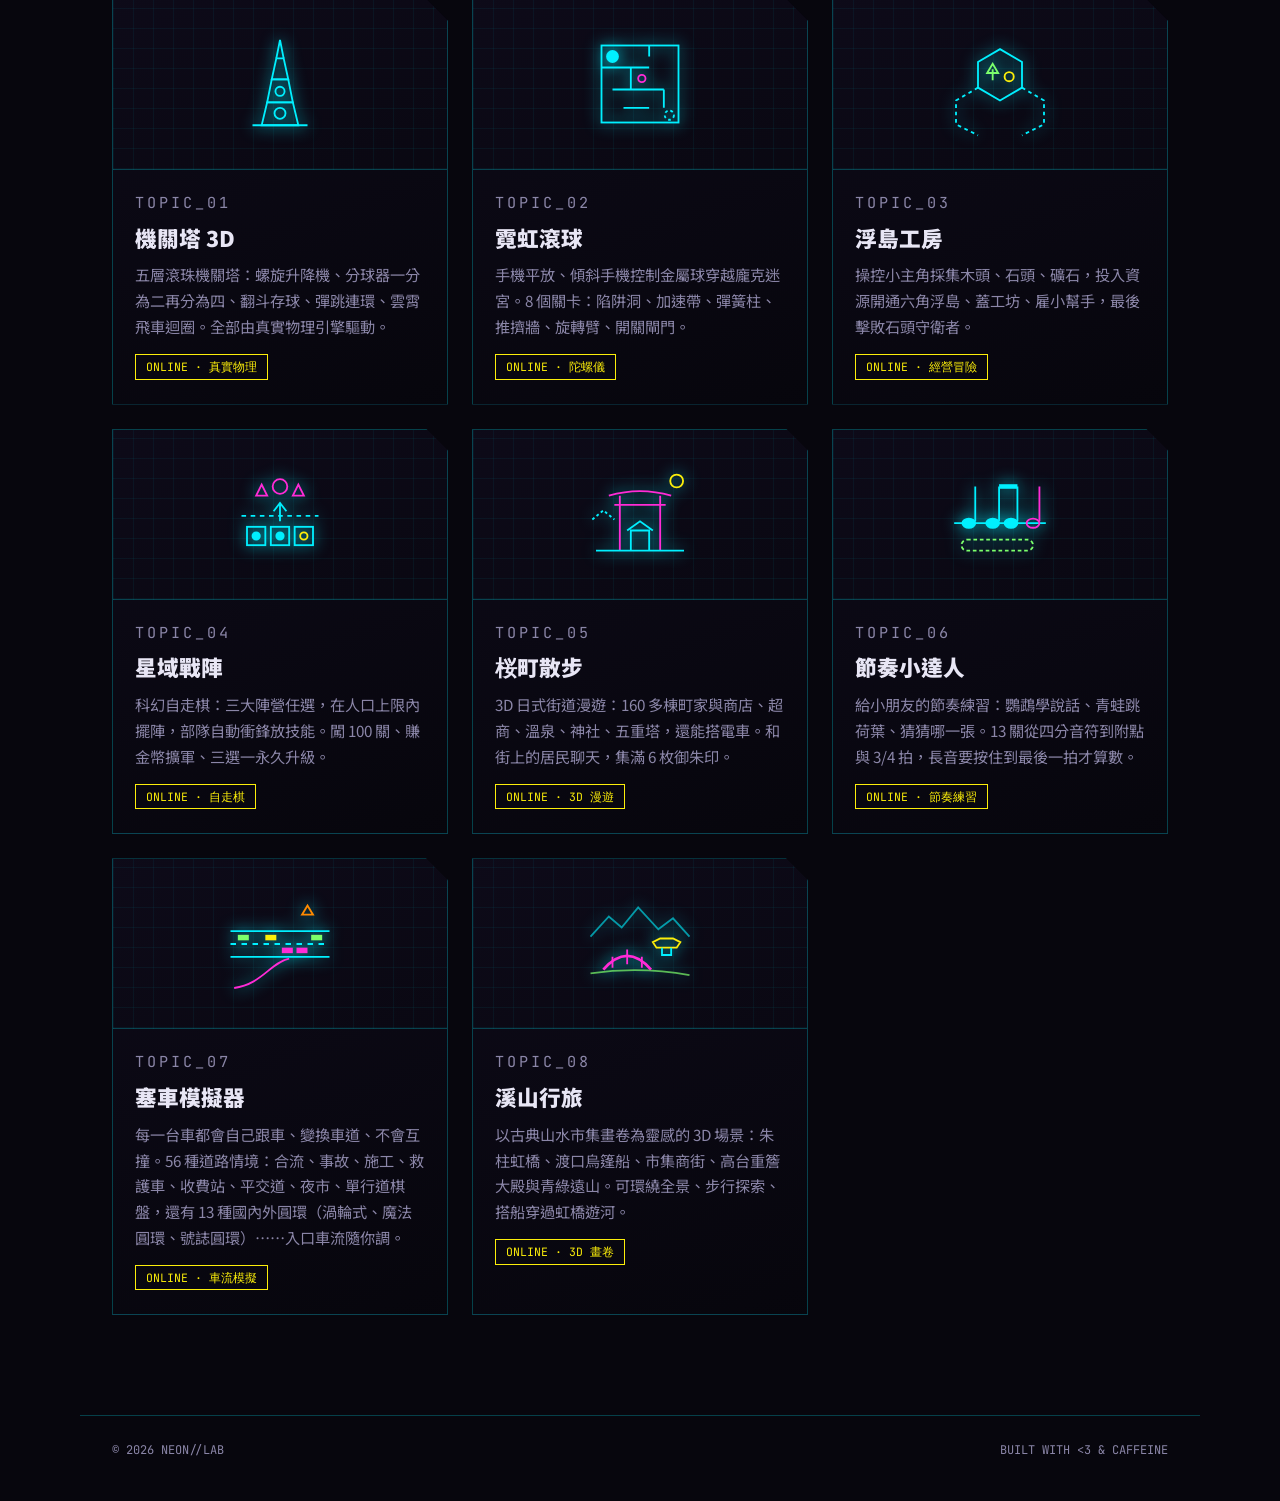
==== commit a076161f: "新增溪山行旅：古典山水市集畫卷 3D 場景 Three.js 程序化建模：虹橋、朱欄小橋、砌石岸線與碼頭、烏篷船／畫舫／ 貨船、商鋪與高台重簷大殿、白牆院落、門樓、觀景亭、垂柳松柏、行人。 三種入口：" ====
--- a/index.html
+++ b/index.html
@@ -43,7 +43,7 @@
         <pre class="mono" id="typer"></pre>
       </div>
       <ul class="stats">
-        <li><b class="count" data-to="7">0</b><span>已上線的主題</span></li>
+        <li><b class="count" data-to="8">0</b><span>已上線的主題</span></li>
         <li><b class="count" data-to="2077">0</b><span>夜之城年份</span></li>
         <li><b class="count" data-to="100">0</b><span>% 純前端</span></li>
       </ul>
@@ -205,6 +205,27 @@
           <span class="badge mono">ONLINE · 車流模擬</span>
         </div>
       </a>
+      <a class="card" href="xishan/">
+        <div class="card-glow"></div>
+        <div class="card-visual">
+          <svg viewBox="0 0 120 120" aria-hidden="true">
+            <g fill="none" stroke="currentColor" stroke-width="2">
+              <path d="M6 52 L26 30 L40 42 L58 20 L80 44 L96 32 L114 52" stroke-opacity=".6"/>
+              <path d="M6 92 Q60 84 114 94" stroke="#7cff6b" stroke-opacity=".7"/>
+              <path d="M20 88 Q46 58 72 88" stroke="#ff2bd6" stroke-width="3"/>
+              <path d="M30 86 V74 M46 82 V66 M62 86 V74" stroke="#ff2bd6"/>
+              <path d="M78 64 L100 64 L104 58 L96 54 L82 54 L74 58 Z" stroke="#fcee0a"/>
+              <path d="M84 64 V72 H94 V64"/>
+            </g>
+          </svg>
+        </div>
+        <div class="card-body">
+          <p class="card-no mono">TOPIC_08</p>
+          <h3>溪山行旅</h3>
+          <p>以古典山水市集畫卷為靈感的 3D 場景：朱柱虹橋、渡口烏篷船、市集商街、高台重簷大殿與青綠遠山。可環繞全景、步行探索、搭船穿過虹橋遊河。</p>
+          <span class="badge mono">ONLINE · 3D 畫卷</span>
+        </div>
+      </a>
     </div>
     </div>
   </section>
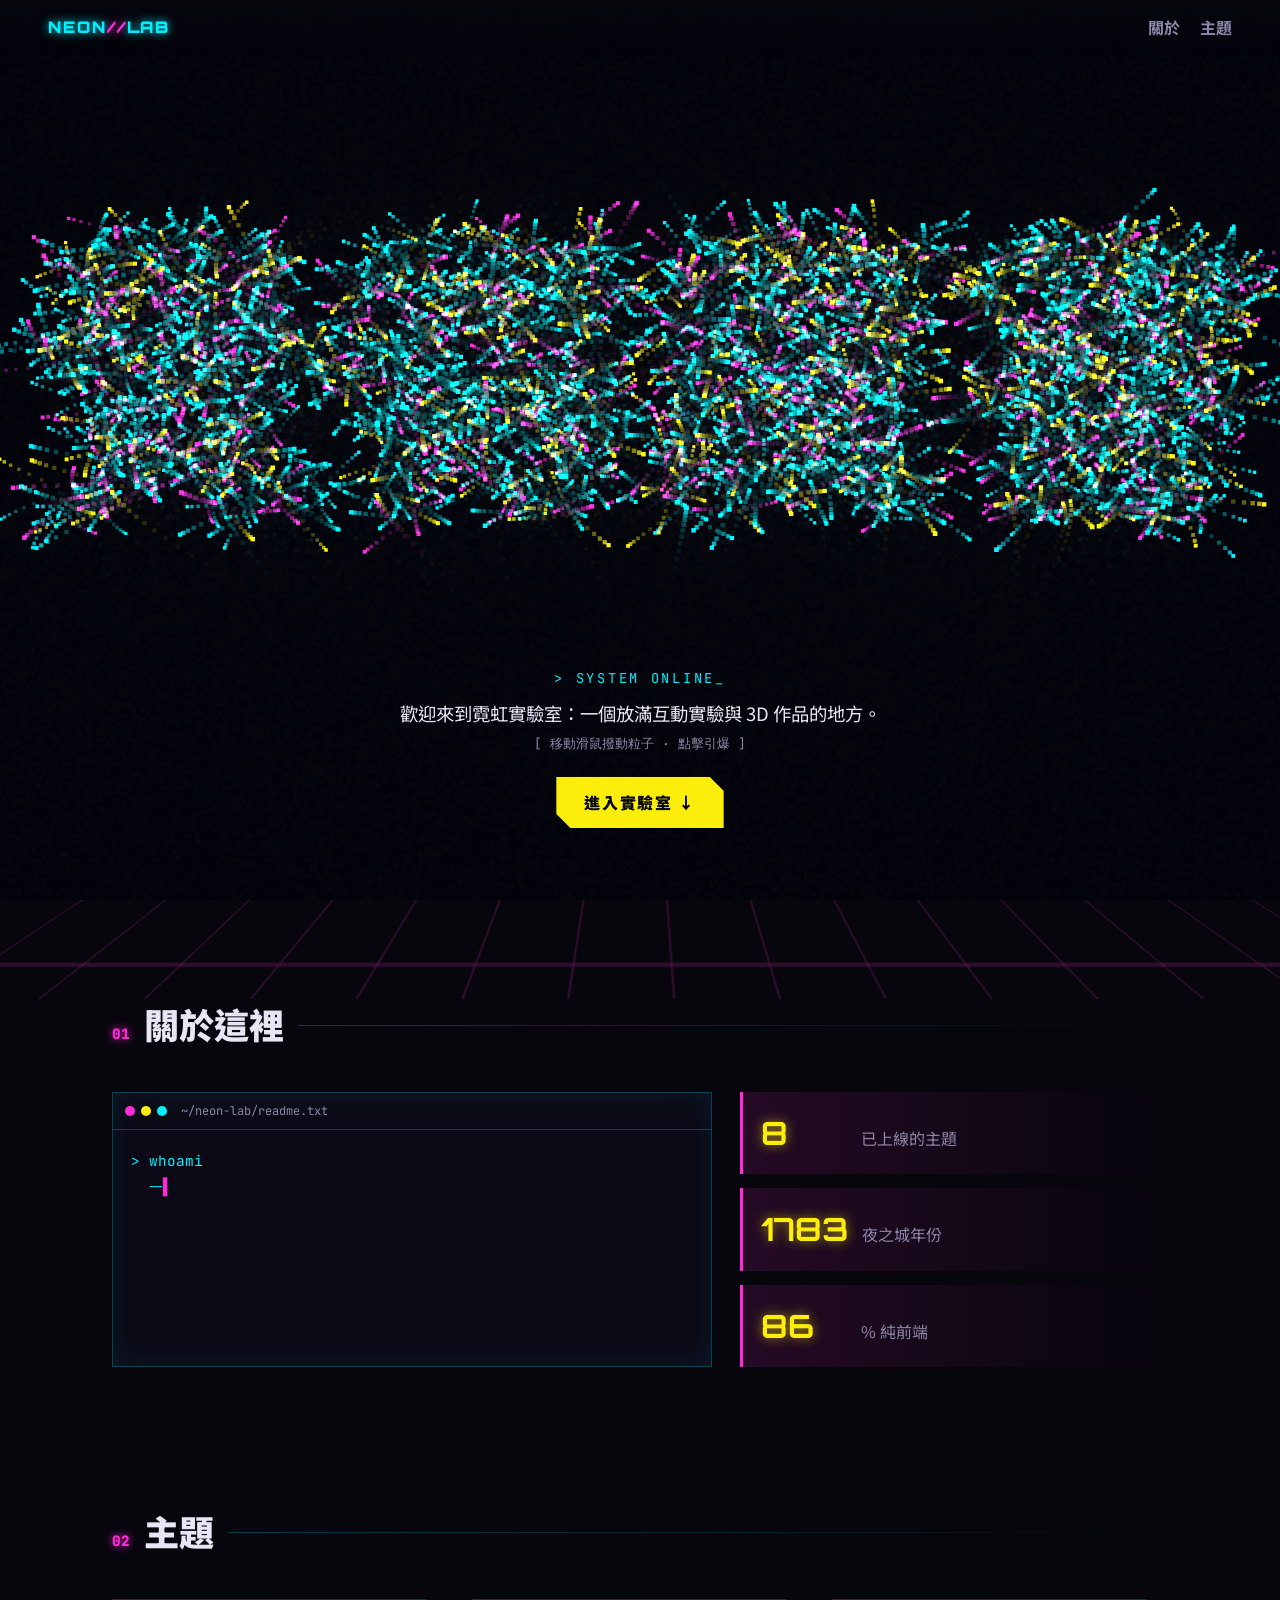
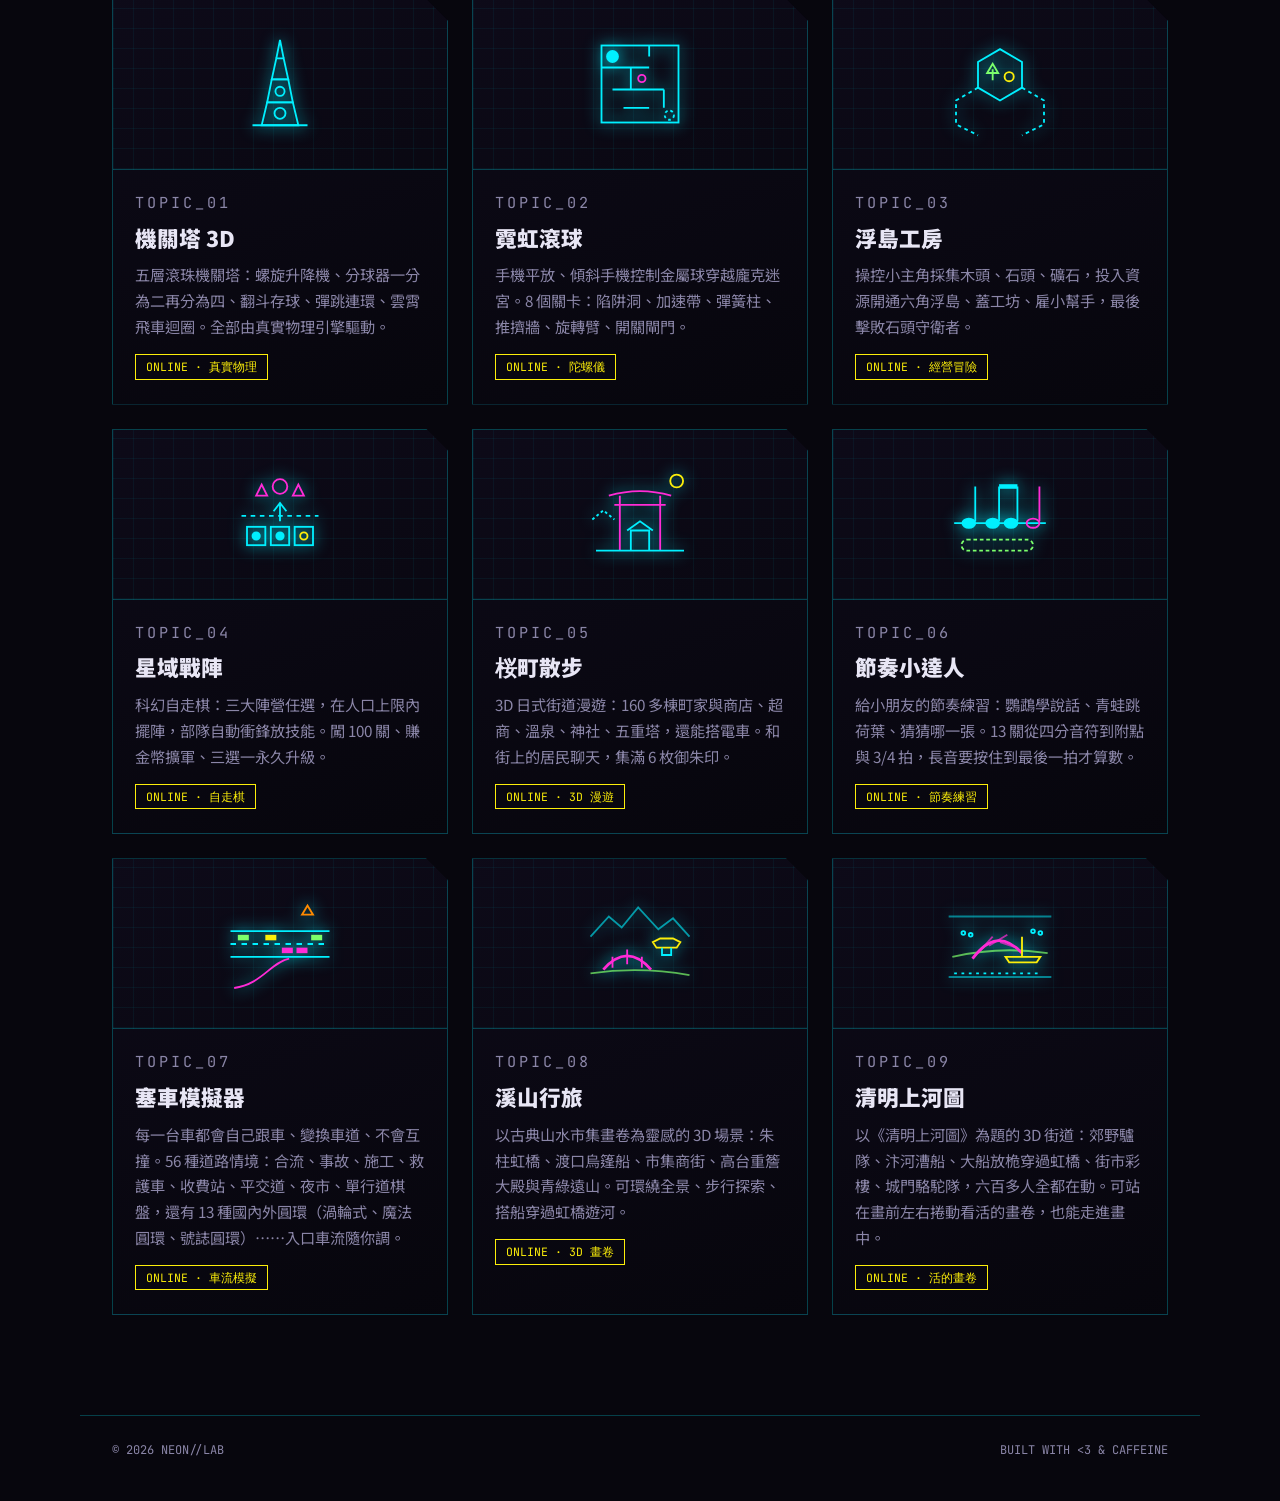
==== commit a17f47f6: "新增清明上河圖：可左右捲動的活畫卷與 3D 街道 - 畫前觀賞：固定俯角正交相機，只能左右捲動，加絹本設色、墨線、絹紋後製 - 走進畫中：第一人稱走上虹橋、穿過城門 - 六百多人、驢隊、轎子、駱駝、車" ====
--- a/index.html
+++ b/index.html
@@ -43,7 +43,7 @@
         <pre class="mono" id="typer"></pre>
       </div>
       <ul class="stats">
-        <li><b class="count" data-to="8">0</b><span>已上線的主題</span></li>
+        <li><b class="count" data-to="9">0</b><span>已上線的主題</span></li>
         <li><b class="count" data-to="2077">0</b><span>夜之城年份</span></li>
         <li><b class="count" data-to="100">0</b><span>% 純前端</span></li>
       </ul>
@@ -226,6 +226,28 @@
           <span class="badge mono">ONLINE · 3D 畫卷</span>
         </div>
       </a>
+      <a class="card" href="qingming/">
+        <div class="card-glow"></div>
+        <div class="card-visual">
+          <svg viewBox="0 0 120 120" aria-hidden="true">
+            <g fill="none" stroke="currentColor" stroke-width="2">
+              <path d="M4 30 H116 M4 96 H116" stroke-opacity=".5"/>
+              <path d="M8 74 Q60 62 112 70" stroke="#7cff6b" stroke-opacity=".7"/>
+              <path d="M30 76 Q56 40 84 70" stroke="#ff2bd6" stroke-width="3"/>
+              <path d="M36 70 L52 52 M48 62 L68 50 M60 58 L78 64" stroke="#ff2bd6" stroke-opacity=".7"/>
+              <path d="M70 80 L100 80 L104 74 L66 74 Z M84 74 L84 52" stroke="#fcee0a"/>
+              <circle cx="20" cy="48" r="2"/><circle cx="28" cy="50" r="2"/><circle cx="96" cy="46" r="2"/><circle cx="104" cy="48" r="2"/>
+              <path d="M10 92 L104 92" stroke-dasharray="3 5"/>
+            </g>
+          </svg>
+        </div>
+        <div class="card-body">
+          <p class="card-no mono">TOPIC_09</p>
+          <h3>清明上河圖</h3>
+          <p>以《清明上河圖》為題的 3D 街道：郊野驢隊、汴河漕船、大船放桅穿過虹橋、街市彩樓、城門駱駝隊，六百多人全都在動。可站在畫前左右捲動看活的畫卷，也能走進畫中。</p>
+          <span class="badge mono">ONLINE · 活的畫卷</span>
+        </div>
+      </a>
     </div>
     </div>
   </section>
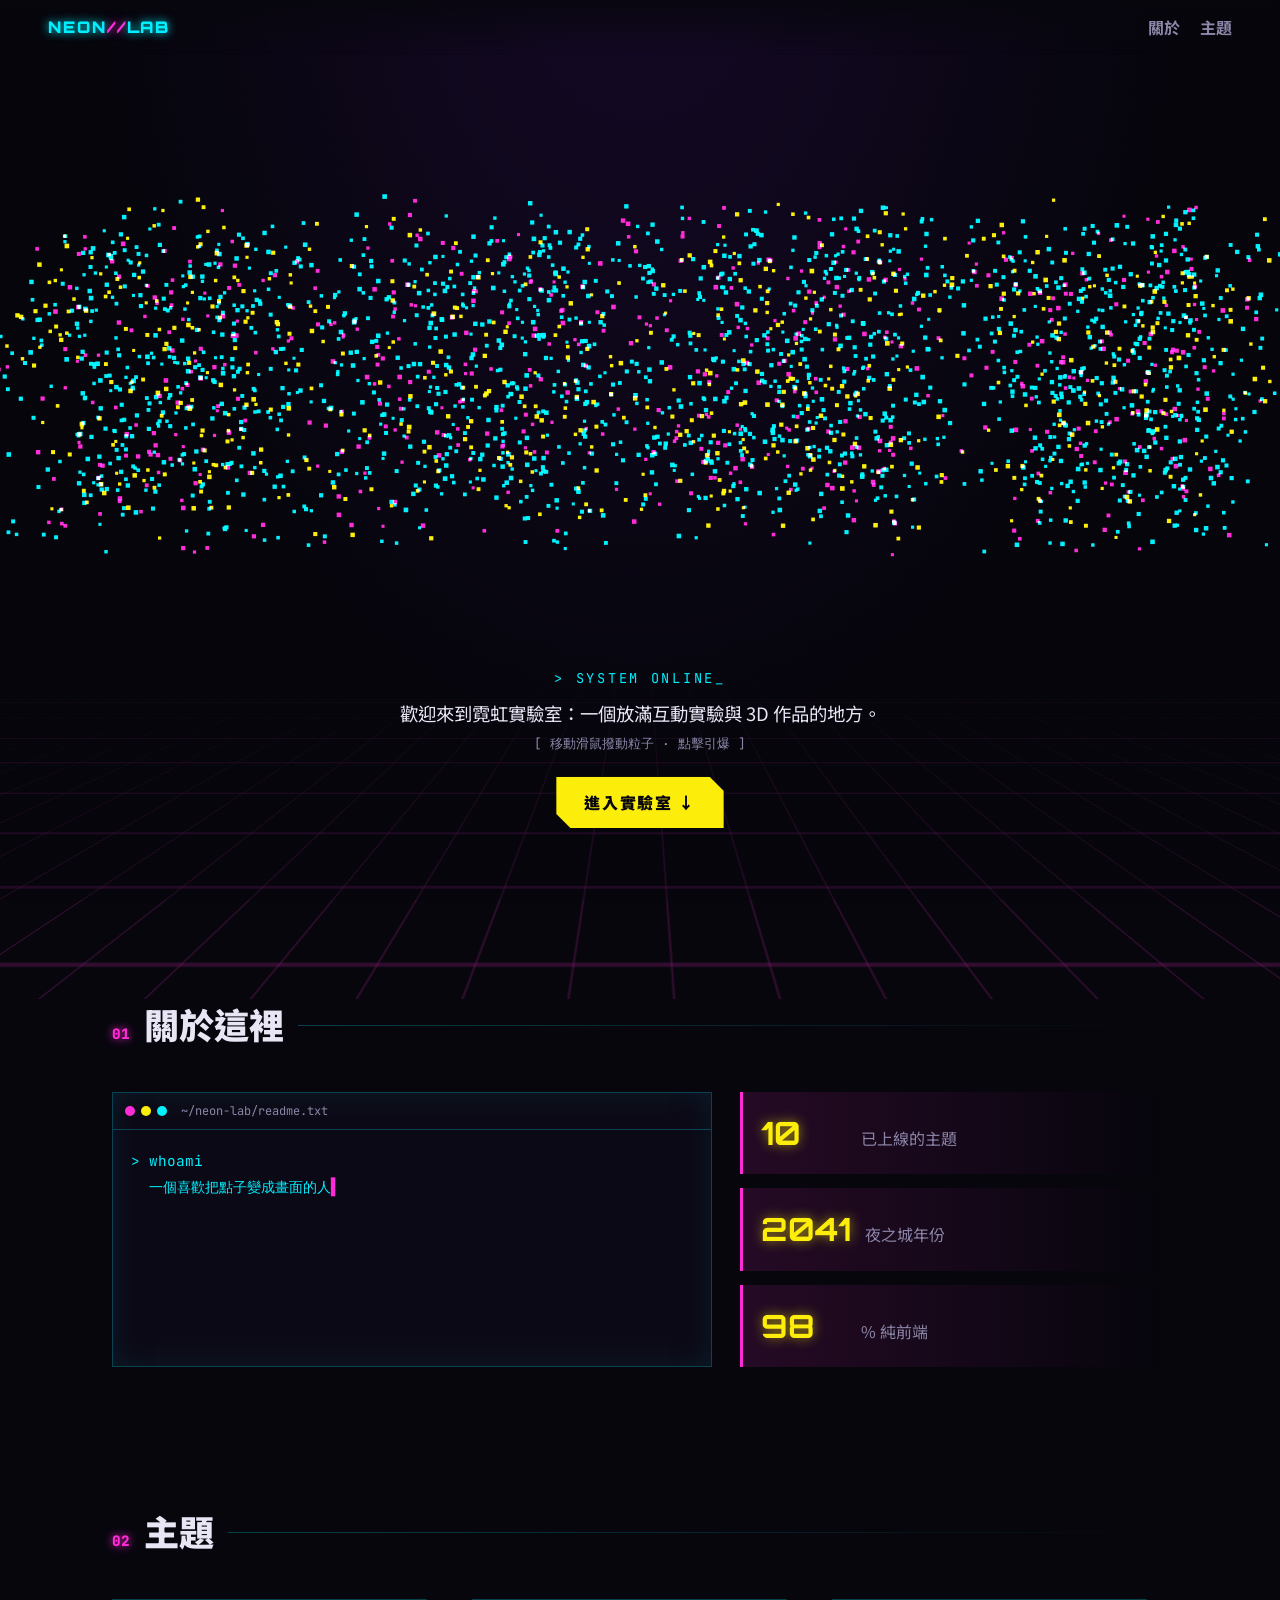
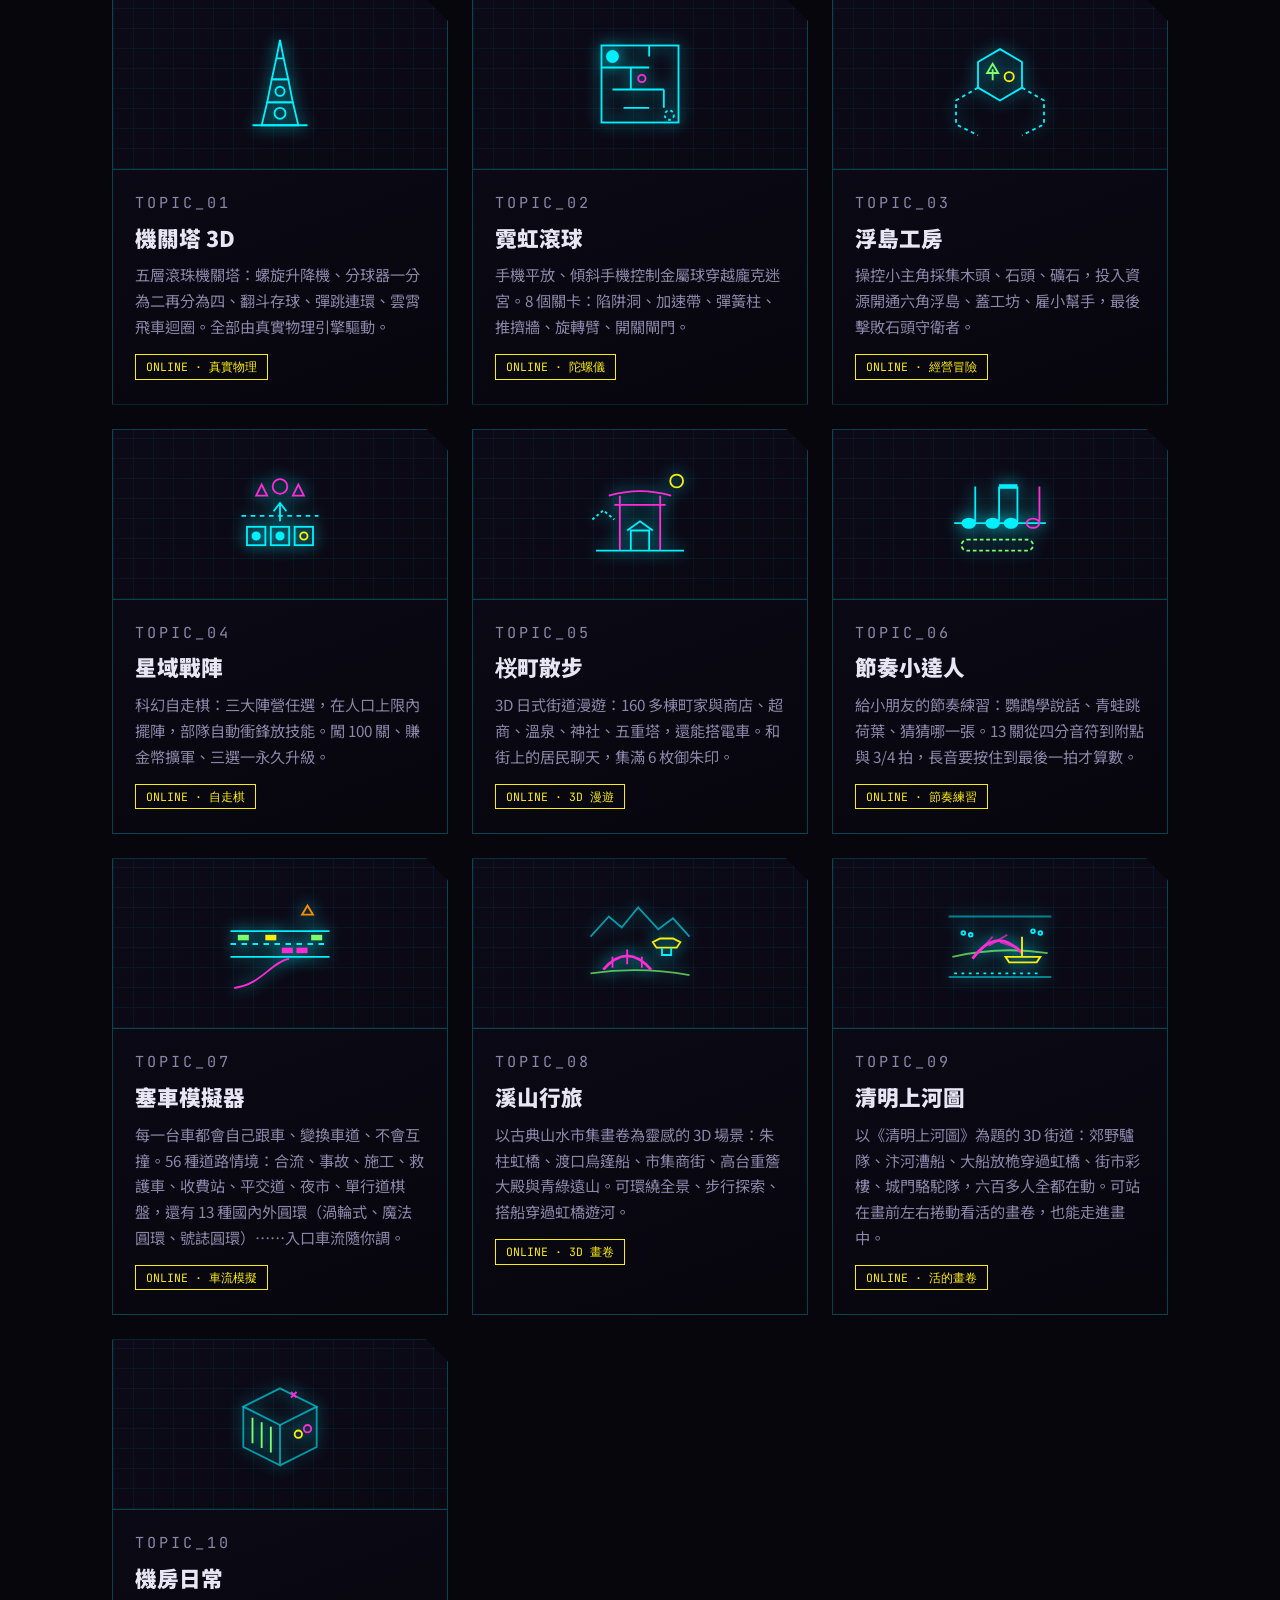
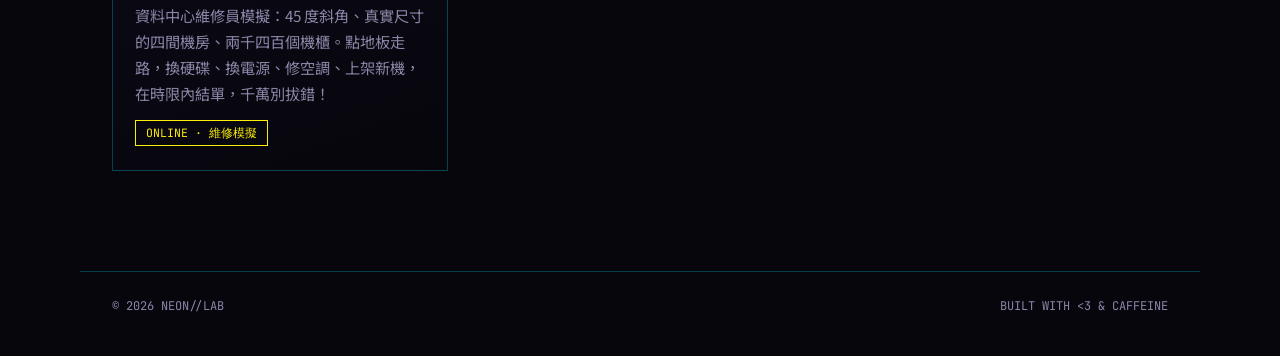
==== commit fe3b8b75: "新增機房日常：資料中心維修員模擬 - 45 度斜角、可愛粉彩風的純 Canvas 2D 遊戲，點地板走路（A* 尋路）、點物件走過去操作 - 真實尺寸：整棟約 180 m × 120 m，四間機房共 " ====
--- a/index.html
+++ b/index.html
@@ -43,7 +43,7 @@
         <pre class="mono" id="typer"></pre>
       </div>
       <ul class="stats">
-        <li><b class="count" data-to="9">0</b><span>已上線的主題</span></li>
+        <li><b class="count" data-to="10">0</b><span>已上線的主題</span></li>
         <li><b class="count" data-to="2077">0</b><span>夜之城年份</span></li>
         <li><b class="count" data-to="100">0</b><span>% 純前端</span></li>
       </ul>
@@ -248,6 +248,27 @@
           <span class="badge mono">ONLINE · 活的畫卷</span>
         </div>
       </a>
+      <a class="card" href="datacenter/">
+        <div class="card-glow"></div>
+        <div class="card-visual">
+          <svg viewBox="0 0 120 120" aria-hidden="true">
+            <g fill="none" stroke="currentColor" stroke-width="2">
+              <path d="M20 40 L60 20 L100 40 L60 60 Z" stroke-opacity=".6"/>
+              <path d="M20 40 V84 L60 104 V60 M100 40 V84 L60 104" stroke-opacity=".6"/>
+              <path d="M30 52 L30 80 M40 57 L40 85 M50 62 L50 90" stroke="#7cff6b"/>
+              <circle cx="80" cy="70" r="4" stroke="#fcee0a"/>
+              <circle cx="90" cy="64" r="4" stroke="#ff2bd6"/>
+              <path d="M72 30 l6 -6 m-6 0 l6 6" stroke="#ff2bd6"/>
+            </g>
+          </svg>
+        </div>
+        <div class="card-body">
+          <p class="card-no mono">TOPIC_10</p>
+          <h3>機房日常</h3>
+          <p>資料中心維修員模擬：45 度斜角、真實尺寸的四間機房、兩千四百個機櫃。點地板走路，換硬碟、換電源、修空調、上架新機，在時限內結單，千萬別拔錯！</p>
+          <span class="badge mono">ONLINE · 維修模擬</span>
+        </div>
+      </a>
     </div>
     </div>
   </section>
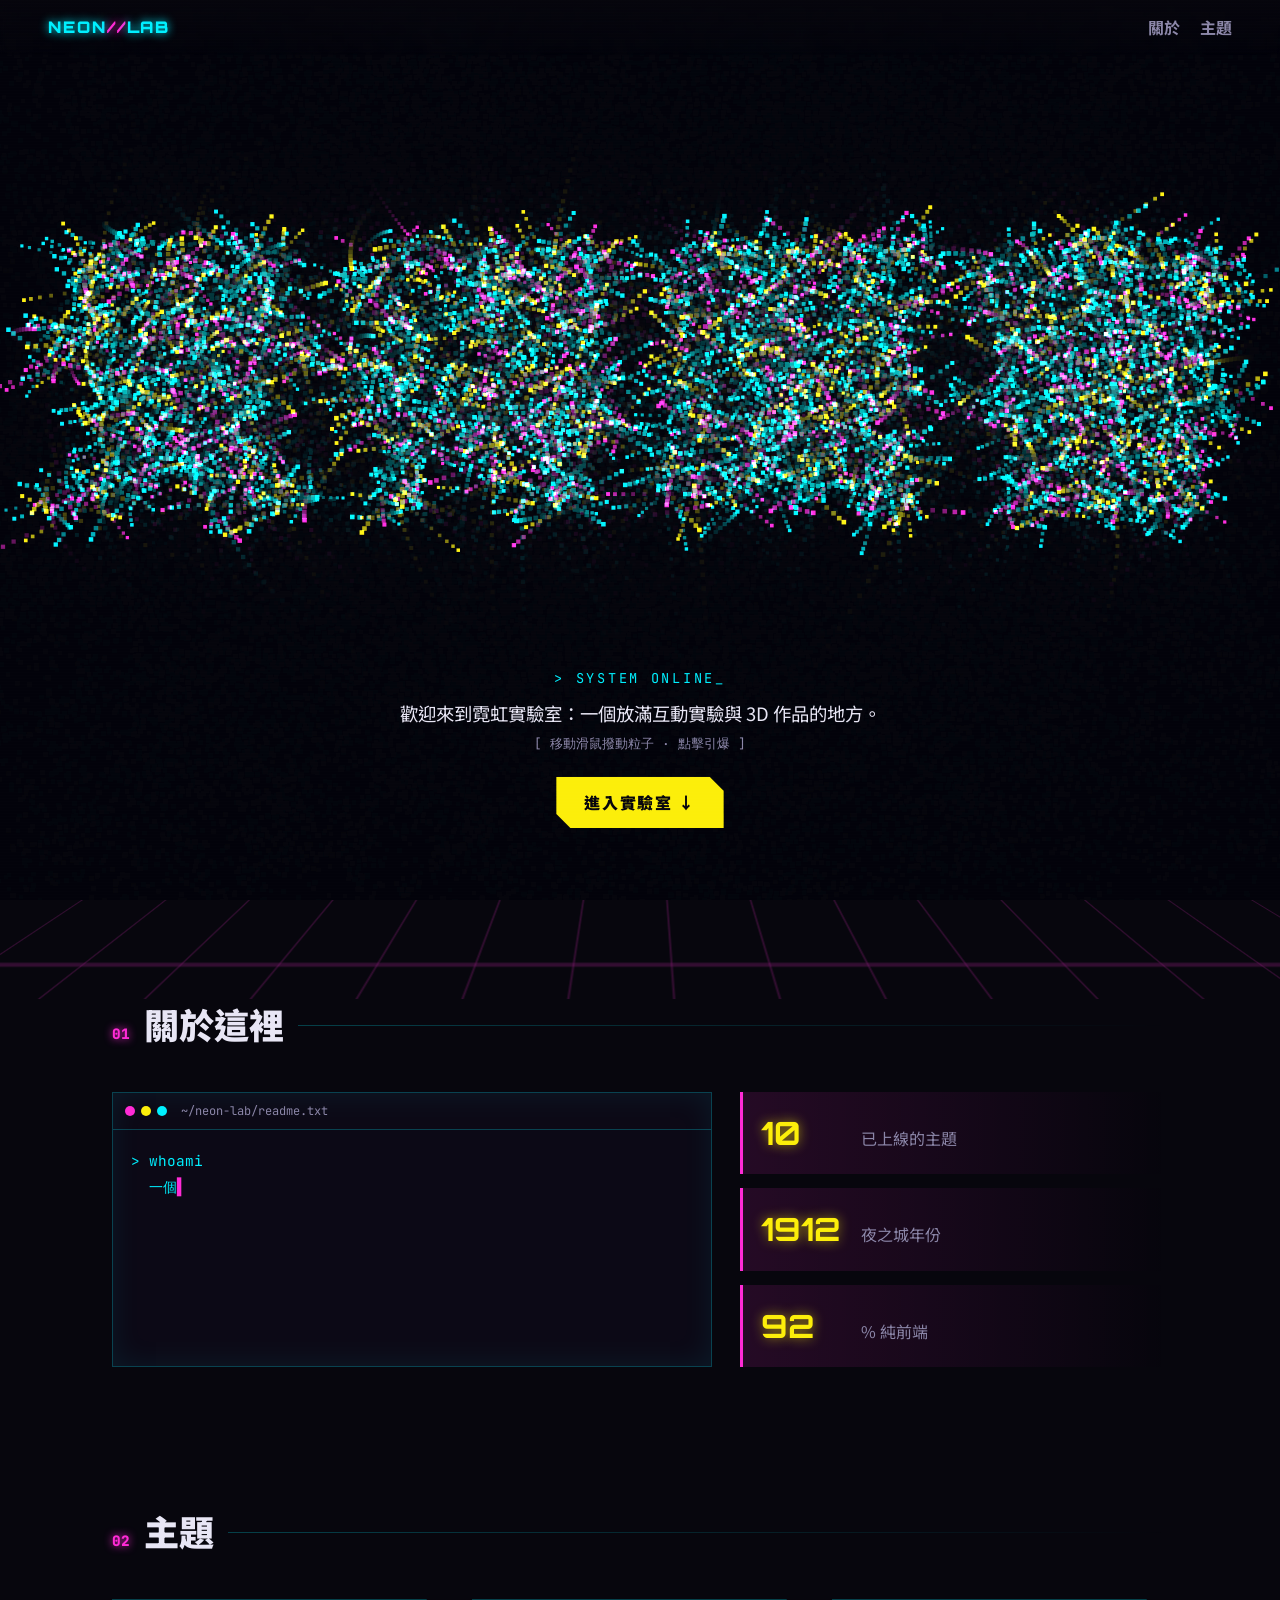
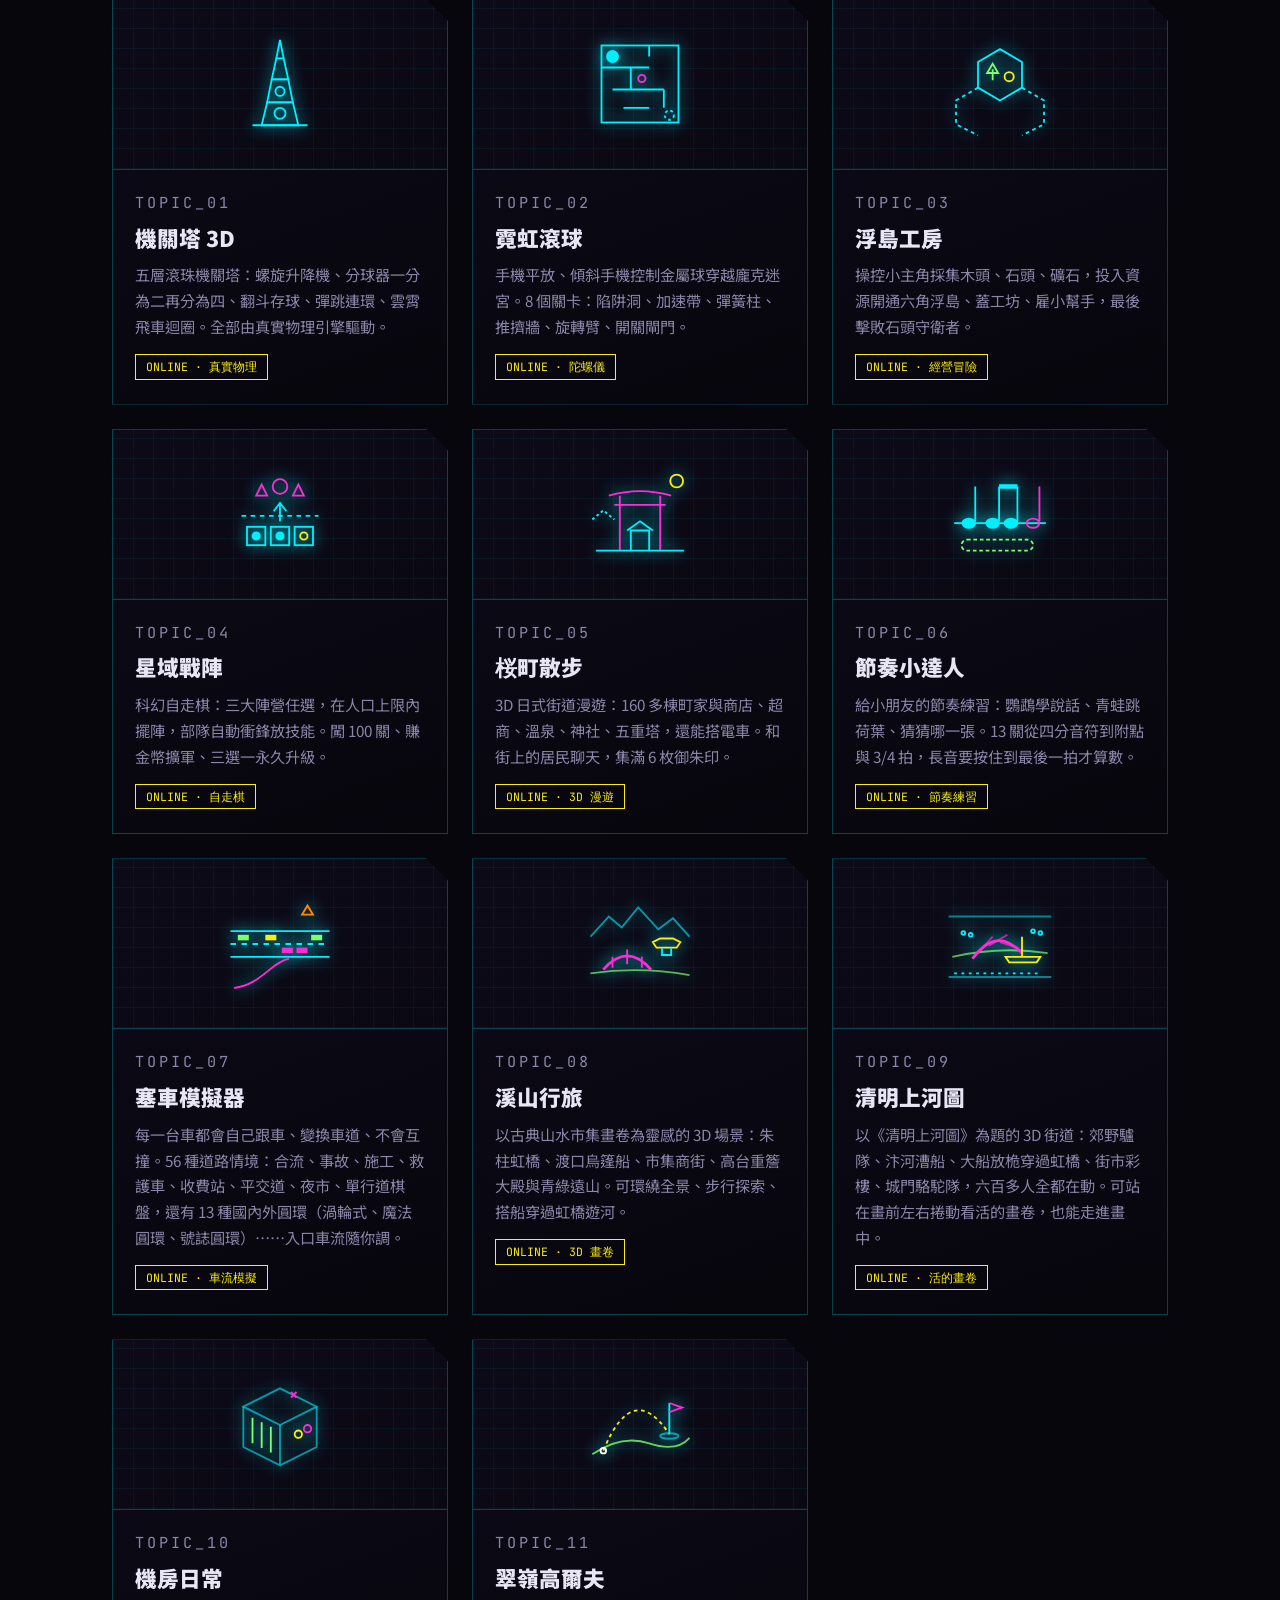
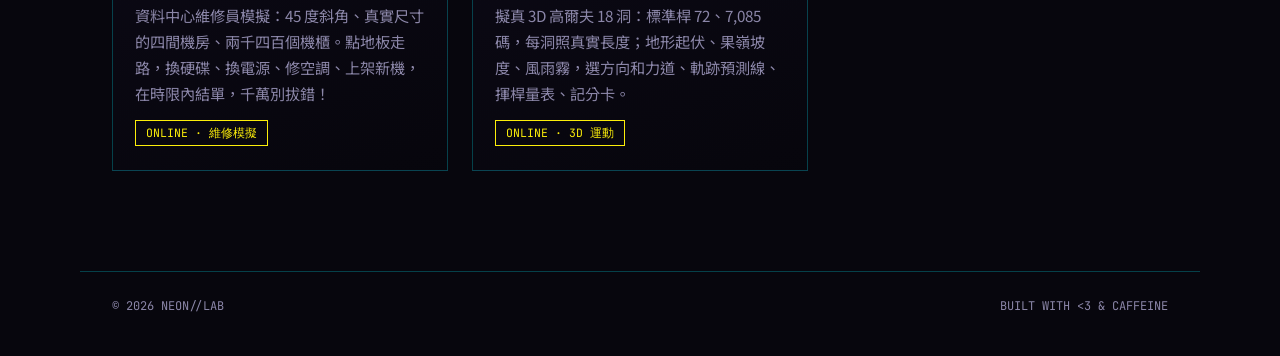
==== commit a0cfecbc: "新增翠嶺高爾夫：擬真 3D 高爾夫 18 洞（進行中） Co-Authored-By: Claude Opus 5.5 <noreply@anthropic.com> Claude-Session: " ====
--- a/index.html
+++ b/index.html
@@ -43,7 +43,7 @@
         <pre class="mono" id="typer"></pre>
       </div>
       <ul class="stats">
-        <li><b class="count" data-to="10">0</b><span>已上線的主題</span></li>
+        <li><b class="count" data-to="11">0</b><span>已上線的主題</span></li>
         <li><b class="count" data-to="2077">0</b><span>夜之城年份</span></li>
         <li><b class="count" data-to="100">0</b><span>% 純前端</span></li>
       </ul>
@@ -269,6 +269,26 @@
           <span class="badge mono">ONLINE · 維修模擬</span>
         </div>
       </a>
+      <a class="card" href="golf/">
+        <div class="card-glow"></div>
+        <div class="card-visual">
+          <svg viewBox="0 0 120 120" aria-hidden="true">
+            <g fill="none" stroke="currentColor" stroke-width="2">
+              <path d="M8 92 Q40 70 70 80 T114 74" stroke="#7cff6b" stroke-opacity=".8"/>
+              <path d="M20 88 Q52 10 92 70" stroke="#fcee0a" stroke-dasharray="4 4"/>
+              <path d="M92 70 V36" /><path d="M92 36 L106 41 L92 46" stroke="#ff2bd6"/>
+              <ellipse cx="92" cy="72" rx="10" ry="3" stroke-opacity=".6"/>
+              <circle cx="20" cy="88" r="3" stroke="#fff"/>
+            </g>
+          </svg>
+        </div>
+        <div class="card-body">
+          <p class="card-no mono">TOPIC_11</p>
+          <h3>翠嶺高爾夫</h3>
+          <p>擬真 3D 高爾夫 18 洞：標準桿 72、7,085 碼，每洞照真實長度；地形起伏、果嶺坡度、風雨霧，選方向和力道、軌跡預測線、揮桿量表、記分卡。</p>
+          <span class="badge mono">ONLINE · 3D 運動</span>
+        </div>
+      </a>
     </div>
     </div>
   </section>
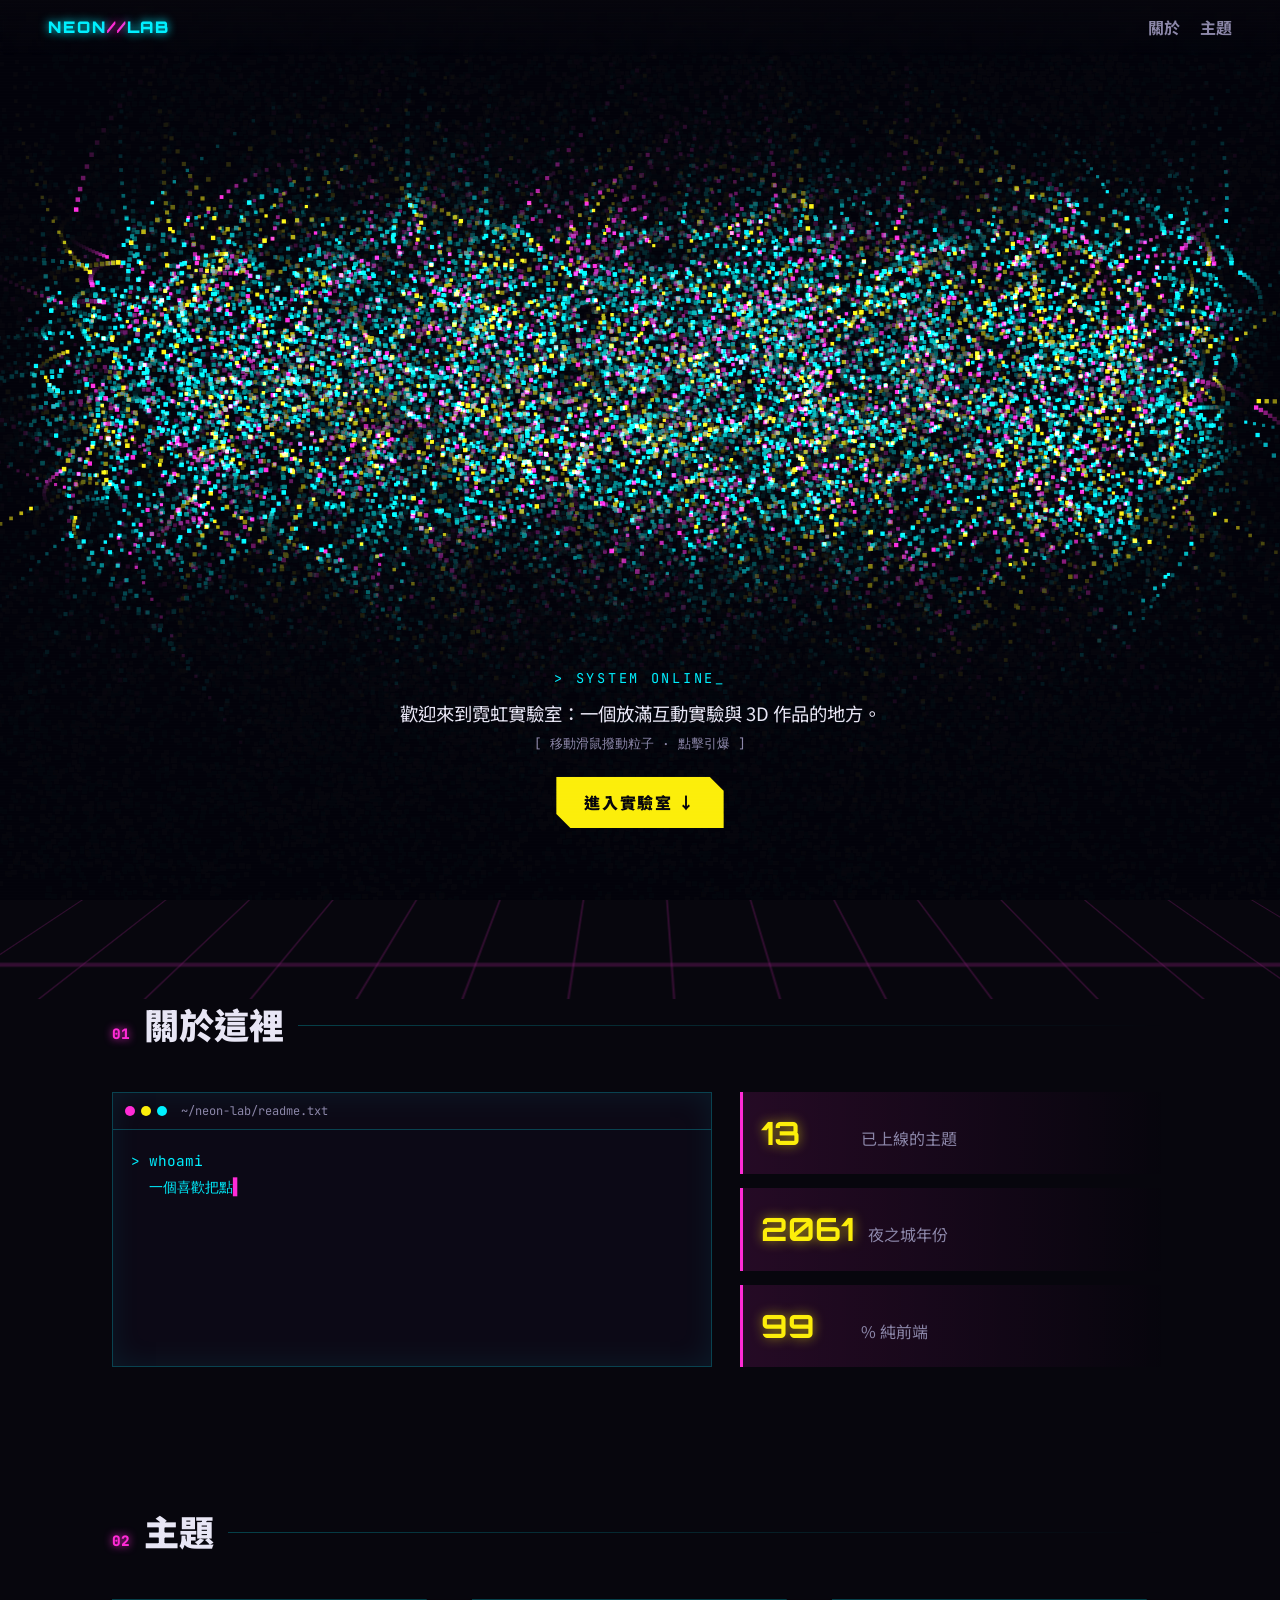
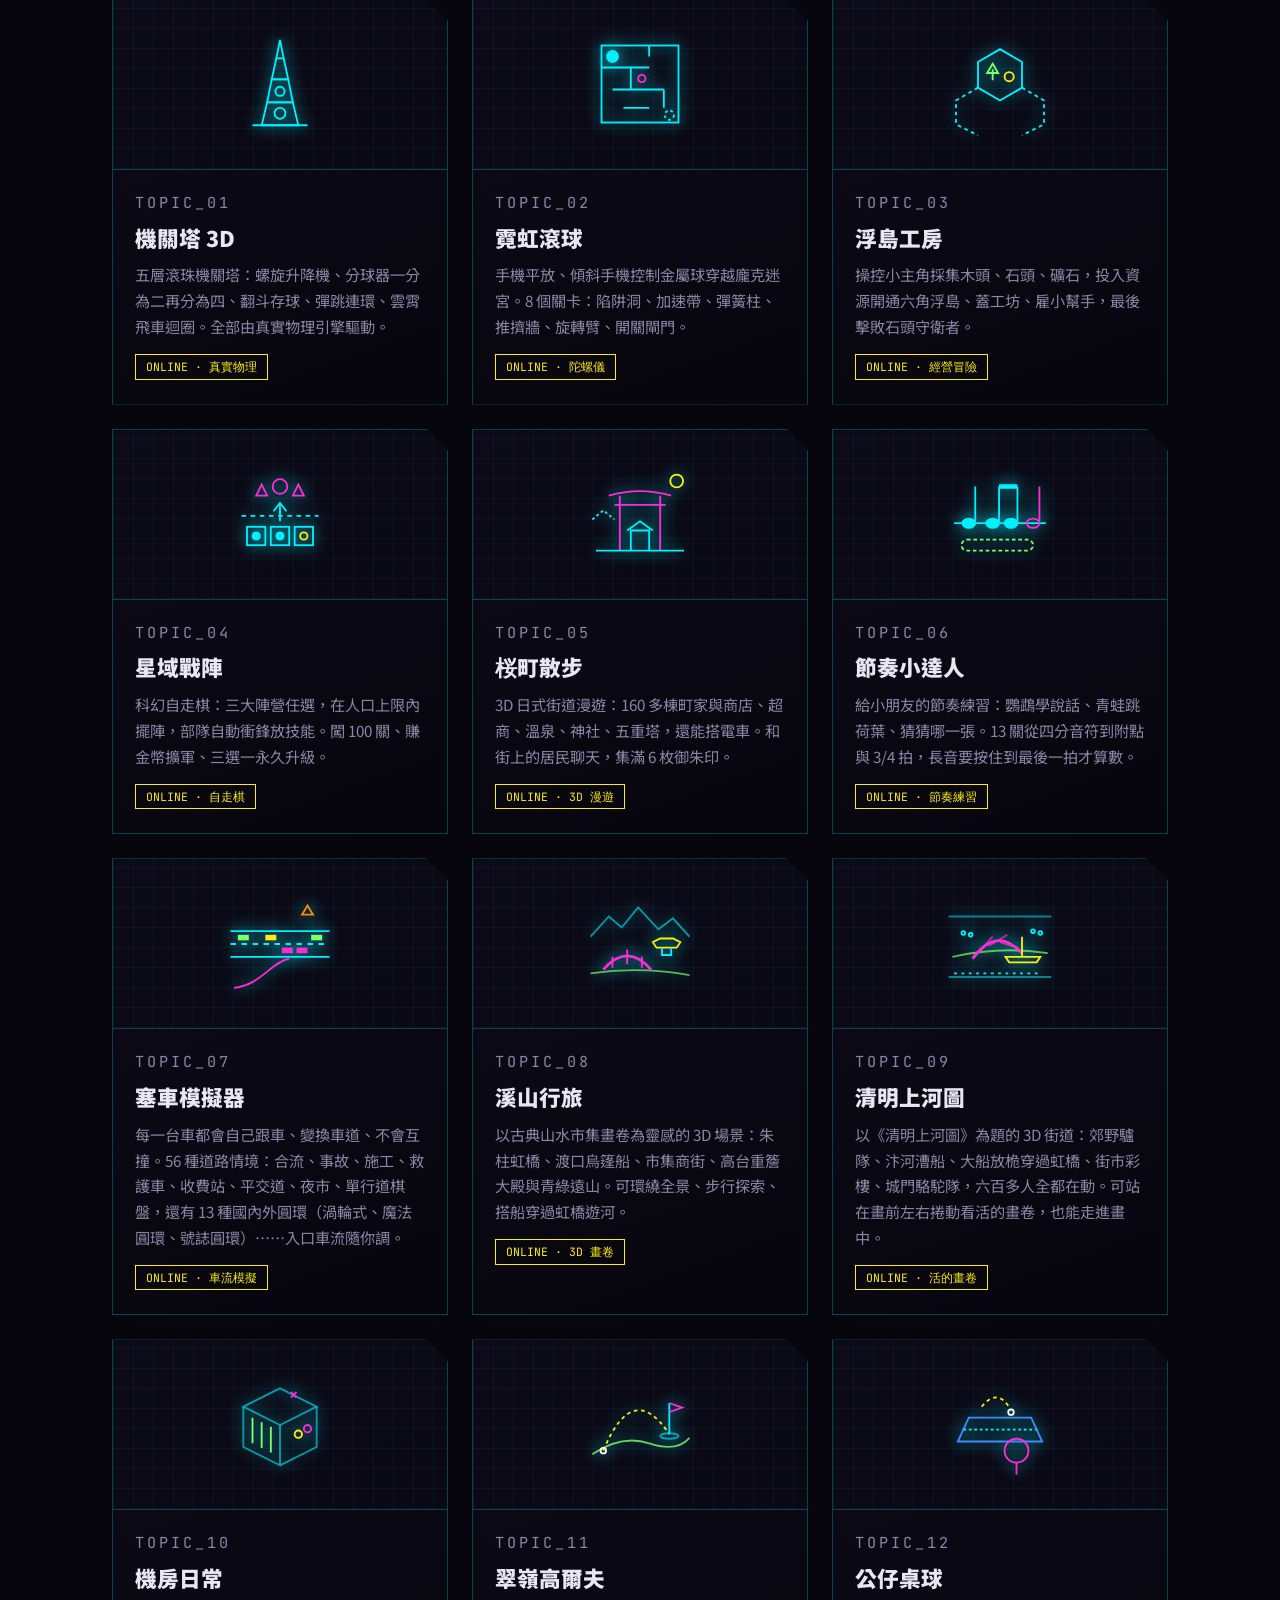
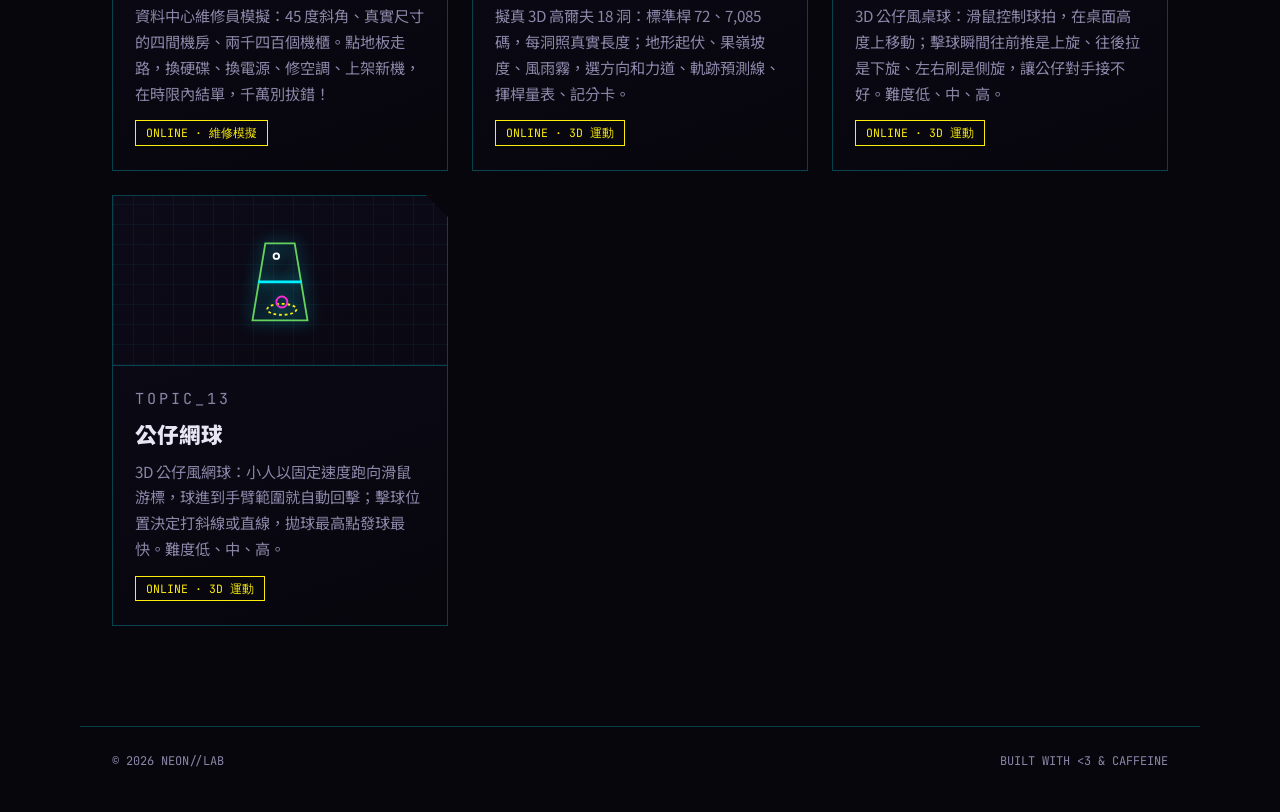
==== commit ea85e990: "新增公仔桌球與公仔網球：3D 公仔風球類遊戲，難度低中高 - 公仔桌球：滑鼠控制球拍（只在桌面高度平面移動），擊球瞬間的球拍速度產生上旋、下旋、側旋 - 公仔網球：小人以固定速度跑向游標，球進入手臂範" ====
--- a/index.html
+++ b/index.html
@@ -43,7 +43,7 @@
         <pre class="mono" id="typer"></pre>
       </div>
       <ul class="stats">
-        <li><b class="count" data-to="11">0</b><span>已上線的主題</span></li>
+        <li><b class="count" data-to="13">0</b><span>已上線的主題</span></li>
         <li><b class="count" data-to="2077">0</b><span>夜之城年份</span></li>
         <li><b class="count" data-to="100">0</b><span>% 純前端</span></li>
       </ul>
@@ -289,6 +289,46 @@
           <span class="badge mono">ONLINE · 3D 運動</span>
         </div>
       </a>
+      <a class="card" href="pingpong/">
+        <div class="card-glow"></div>
+        <div class="card-visual">
+          <svg viewBox="0 0 120 120" aria-hidden="true">
+            <g fill="none" stroke="currentColor" stroke-width="2">
+              <path d="M14 78 L106 78 L94 52 L26 52 Z" stroke="#3d8bff"/>
+              <path d="M20 65 H100" stroke-dasharray="3 3"/>
+              <circle cx="78" cy="88" r="13" stroke="#ff2bd6"/><path d="M78 101 V114" stroke="#ff2bd6"/>
+              <path d="M40 40 Q58 18 72 44" stroke="#fcee0a" stroke-dasharray="4 4"/>
+              <circle cx="72" cy="46" r="3" stroke="#fff"/>
+            </g>
+          </svg>
+        </div>
+        <div class="card-body">
+          <p class="card-no mono">TOPIC_12</p>
+          <h3>公仔桌球</h3>
+          <p>3D 公仔風桌球：滑鼠控制球拍，在桌面高度上移動；擊球瞬間往前推是上旋、往後拉是下旋、左右刷是側旋，讓公仔對手接不好。難度低、中、高。</p>
+          <span class="badge mono">ONLINE · 3D 運動</span>
+        </div>
+      </a>
+      <a class="card" href="tennis/">
+        <div class="card-glow"></div>
+        <div class="card-visual">
+          <svg viewBox="0 0 120 120" aria-hidden="true">
+            <g fill="none" stroke="currentColor" stroke-width="2">
+              <path d="M30 104 L90 104 L76 20 L44 20 Z" stroke="#7cff6b" stroke-opacity=".8"/>
+              <path d="M36 62 H84" stroke-width="3"/>
+              <ellipse cx="62" cy="92" rx="16" ry="6" stroke="#fcee0a" stroke-dasharray="3 3"/>
+              <circle cx="62" cy="84" r="6" stroke="#ff2bd6"/>
+              <circle cx="56" cy="34" r="3" stroke="#fff"/>
+            </g>
+          </svg>
+        </div>
+        <div class="card-body">
+          <p class="card-no mono">TOPIC_13</p>
+          <h3>公仔網球</h3>
+          <p>3D 公仔風網球：小人以固定速度跑向滑鼠游標，球進到手臂範圍就自動回擊；擊球位置決定打斜線或直線，拋球最高點發球最快。難度低、中、高。</p>
+          <span class="badge mono">ONLINE · 3D 運動</span>
+        </div>
+      </a>
     </div>
     </div>
   </section>
